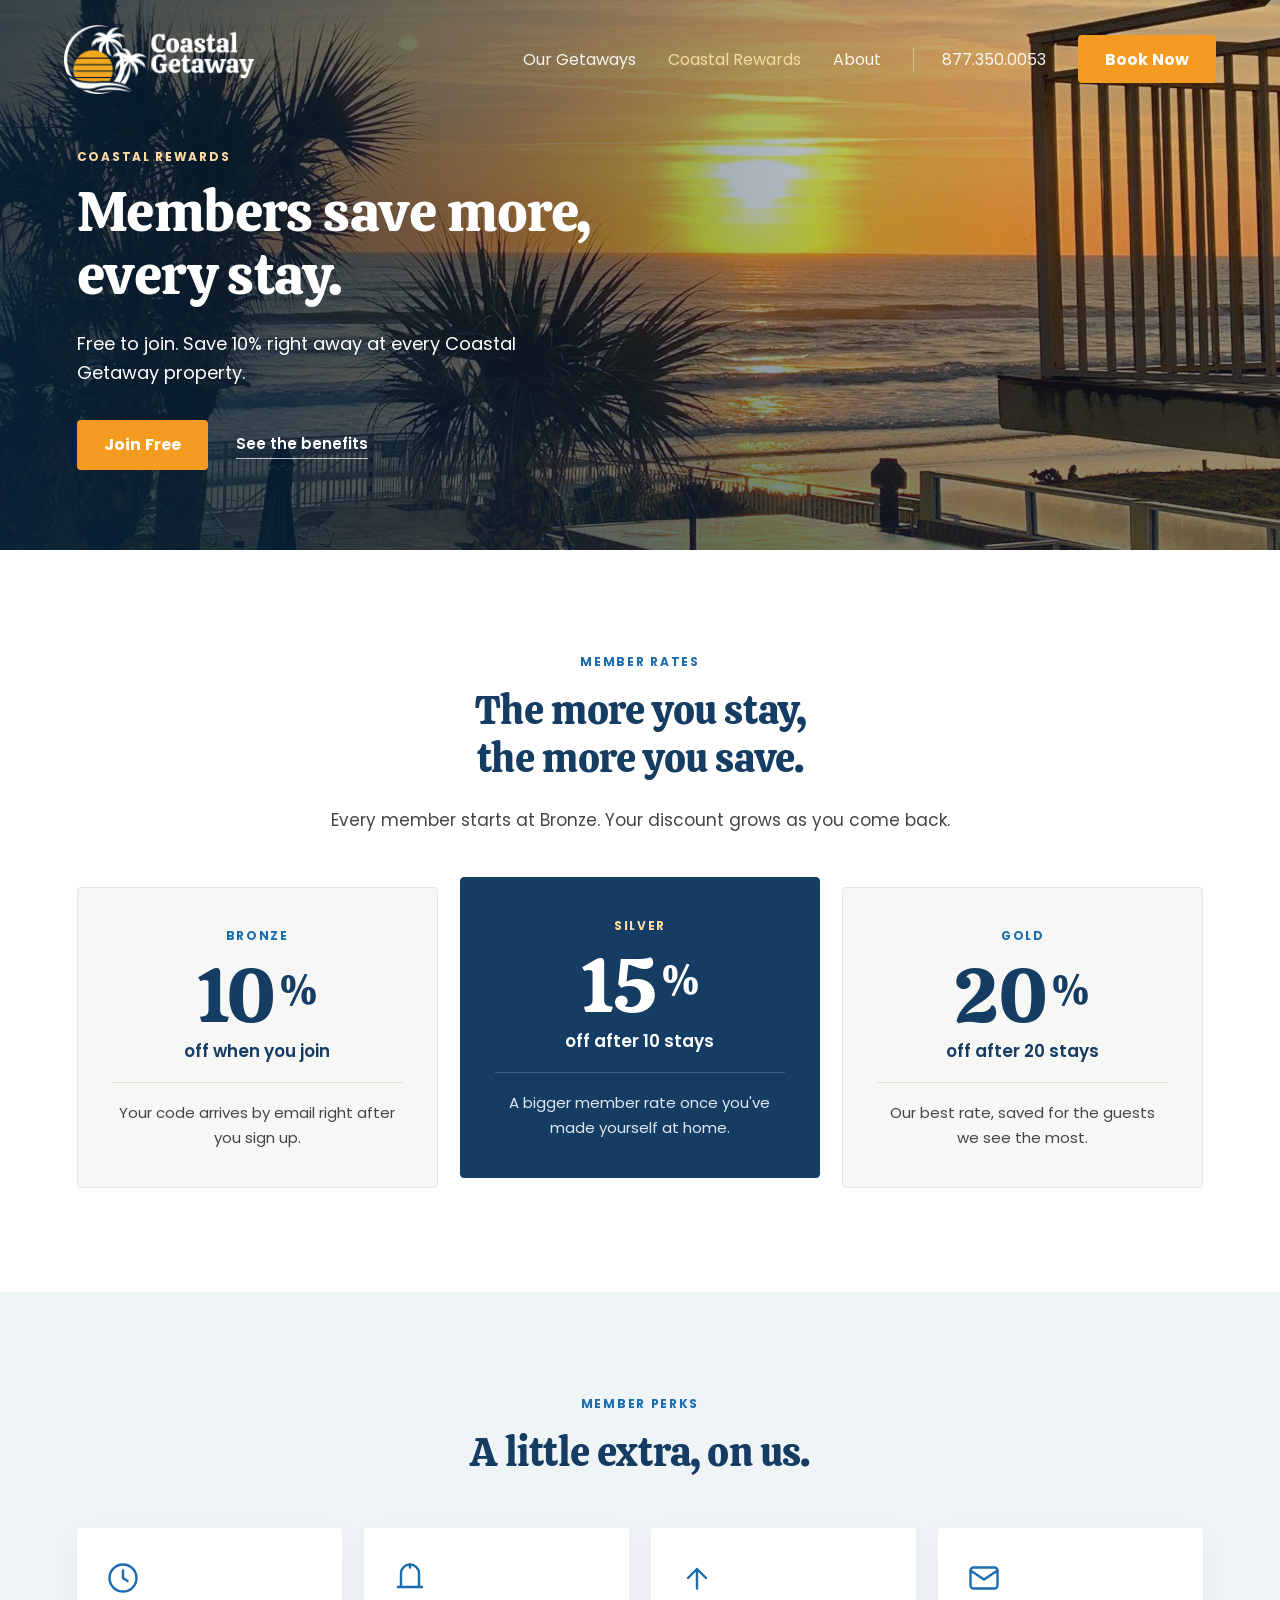
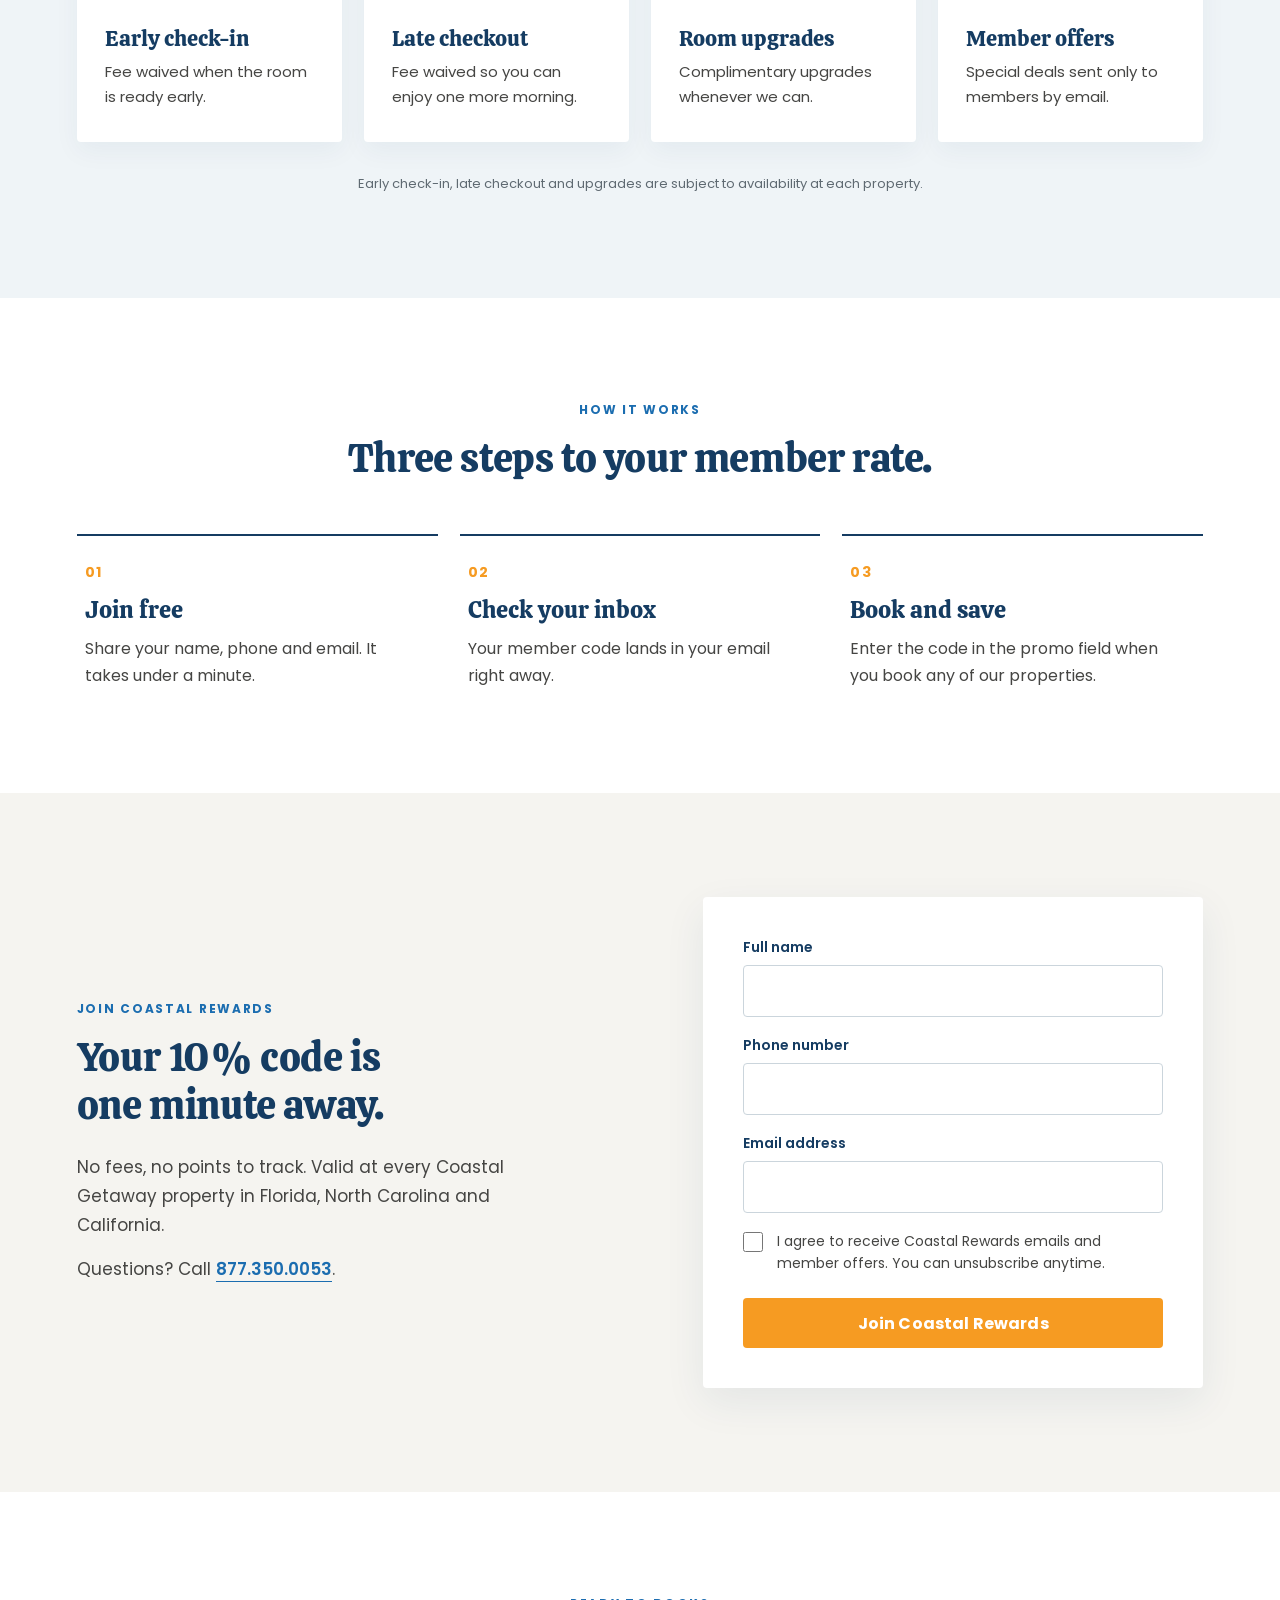
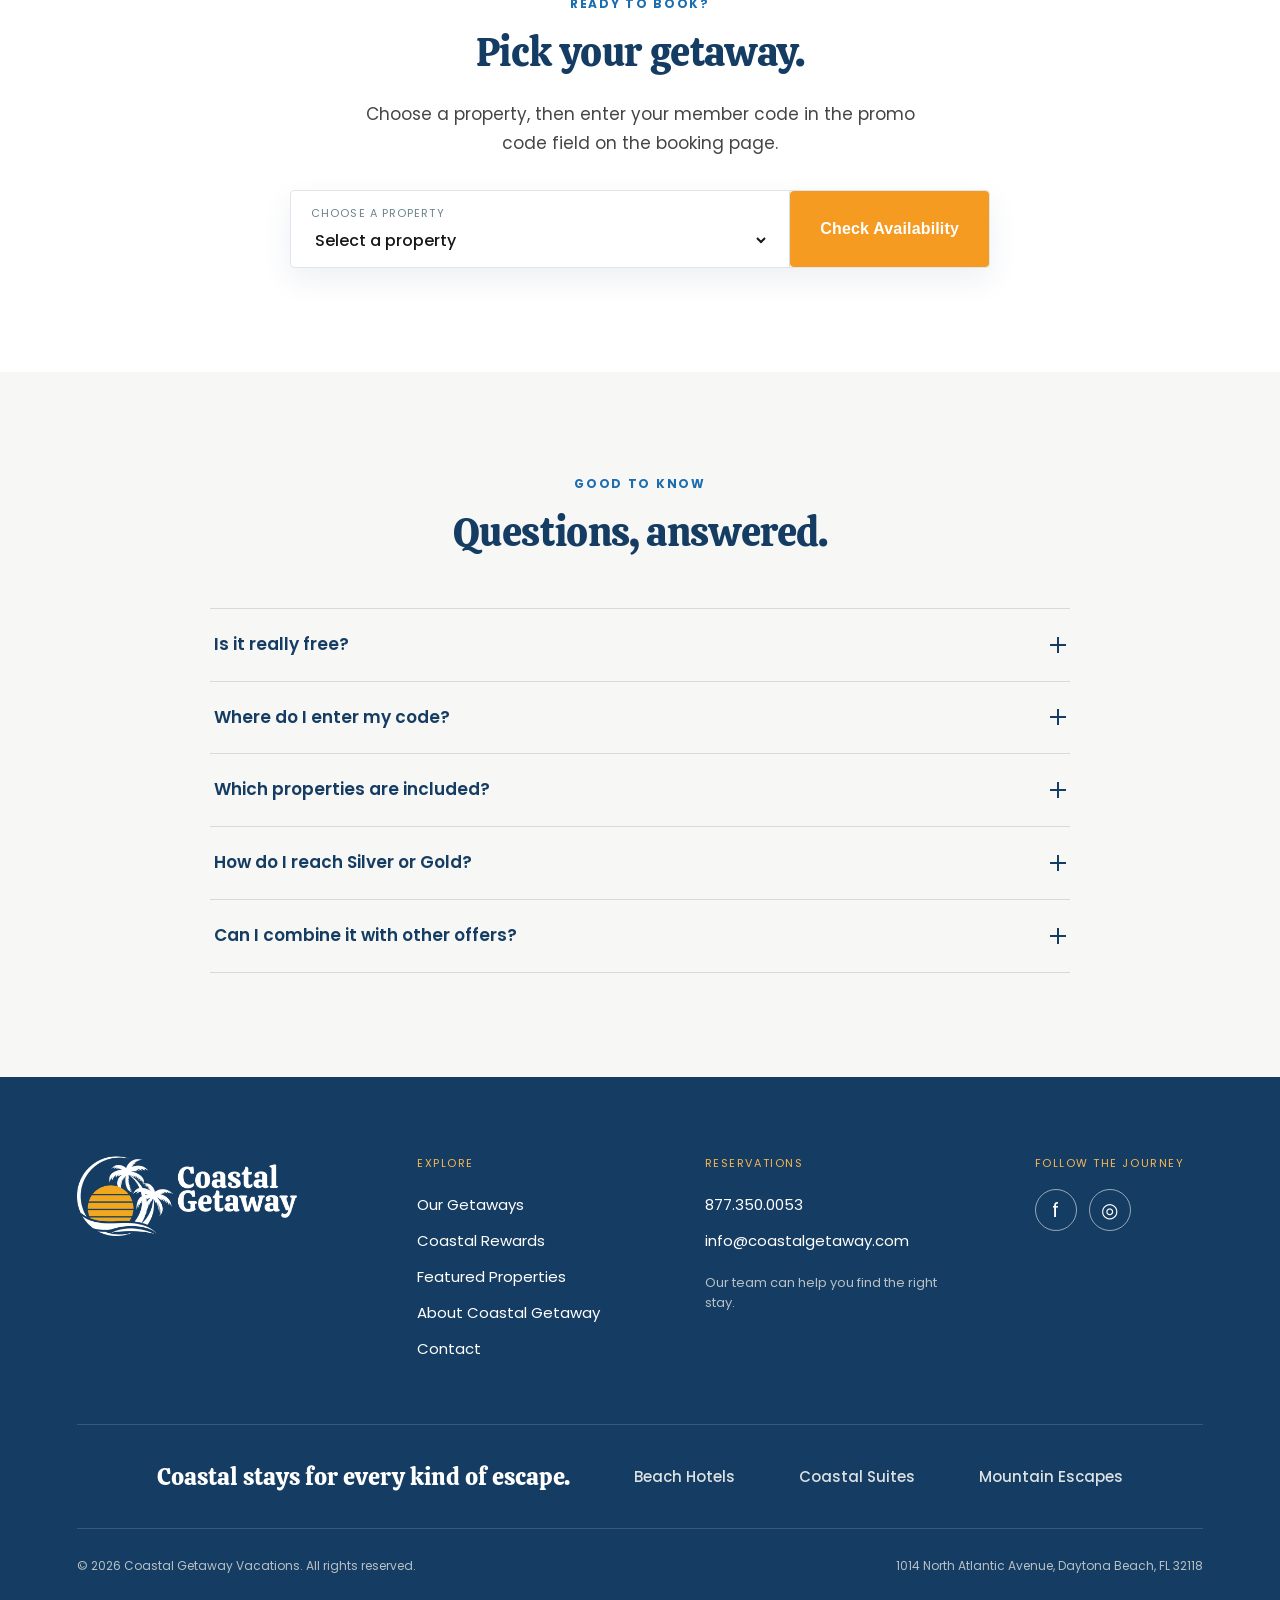
==== coastal-rewards/index.html @ 37f4edb2 "Add Coastal Rewards page, homepage signup and navigation" ====
<!doctype html>
<html lang="en">
<head>
  <meta charset="utf-8" />
  <meta name="viewport" content="width=device-width, initial-scale=1" />
  <title>Coastal Rewards | Coastal Getaway Vacations</title>
  <meta name="description" content="Join Coastal Rewards free and save 10% at every Coastal Getaway property. Move up to 15% and 20% off as you stay more." />
  <meta property="og:type" content="website" />
  <meta property="og:title" content="Coastal Rewards: save 10% on your next getaway" />
  <meta property="og:description" content="Free to join. Member rates, early check-in, late checkout and upgrades when available, at every Coastal Getaway property." />
  <meta property="og:image" content="../assets/category-image-not-found.jpg" />
  <meta name="twitter:card" content="summary_large_image" />
  <link rel="preconnect" href="https://fonts.googleapis.com" />
  <link rel="preconnect" href="https://fonts.gstatic.com" crossorigin />
  <link href="https://fonts.googleapis.com/css2?family=Calistoga&family=Poppins:wght@400;500;600;700&display=swap" rel="stylesheet" />
  <link rel="stylesheet" href="../styles.css" />
</head>
<body class="rewards-page">
  <header class="site-header" data-header>
    <a class="brand" href="../index.html" aria-label="Coastal Getaway home"><img src="../assets/coastal-getaway-logo.png" alt="Coastal Getaway" /></a>
    <button class="menu-toggle" type="button" aria-label="Open menu" aria-expanded="false" data-menu-toggle><span></span><span></span></button>
    <nav class="site-nav" data-nav aria-label="Main navigation">
      <a href="../getaways/">Our Getaways</a>
      <a href="./" aria-current="page">Coastal Rewards</a>
      <a href="../about.html">About</a>
      <a class="nav-phone" href="tel:18773500053">877.350.0053</a>
      <a class="button button-small" href="#book">Book Now</a>
    </nav>
  </header>

  <main id="top">
    <section class="rewards-hero" aria-labelledby="rewards-title">
      <img src="../assets/category-image-not-found.jpg" alt="Sunset over the beach at a Coastal Getaway property" />
      <div class="rewards-hero-shade"></div>
      <div class="rewards-hero-inner">
        <p class="about-kicker">Coastal Rewards</p>
        <h1 id="rewards-title">Members save more, <br />every stay.</h1>
        <p>Free to join. Save 10% right away at every Coastal Getaway property.</p>
        <div class="rewards-hero-actions">
          <a class="button" href="#join">Join Free</a>
          <a class="rewards-hero-link" href="#tiers">See the benefits</a>
        </div>
      </div>
    </section>

    <section class="rewards-tiers section" id="tiers" aria-labelledby="tiers-title">
      <div class="rewards-inner">
        <div class="rewards-heading reveal">
          <p class="about-kicker">Member rates</p>
          <h2 id="tiers-title">The more you stay, <br />the more you save.</h2>
          <p>Every member starts at Bronze. Your discount grows as you come back.</p>
        </div>
        <div class="tier-grid">
          <article class="tier-card reveal">
            <p class="tier-name">Bronze</p>
            <p class="tier-rate">10<span>%</span></p>
            <p class="tier-rule">off when you join</p>
            <p class="tier-note">Your code arrives by email right after you sign up.</p>
          </article>
          <article class="tier-card tier-card-featured reveal reveal-delay">
            <p class="tier-name">Silver</p>
            <p class="tier-rate">15<span>%</span></p>
            <p class="tier-rule">off after 10 stays</p>
            <p class="tier-note">A bigger member rate once you've made yourself at home.</p>
          </article>
          <article class="tier-card reveal reveal-delay-2">
            <p class="tier-name">Gold</p>
            <p class="tier-rate">20<span>%</span></p>
            <p class="tier-rule">off after 20 stays</p>
            <p class="tier-note">Our best rate, saved for the guests we see the most.</p>
          </article>
        </div>
      </div>
    </section>

    <section class="rewards-perks section" aria-labelledby="perks-title">
      <div class="rewards-inner">
        <div class="rewards-heading reveal">
          <p class="about-kicker">Member perks</p>
          <h2 id="perks-title">A little extra, on us.</h2>
        </div>
        <div class="perk-grid">
          <div class="perk reveal">
            <svg viewBox="0 0 24 24" aria-hidden="true"><circle cx="12" cy="12" r="9"/><path d="M12 7v5l3 2"/></svg>
            <h3>Early check-in</h3><p>Fee waived when the room is ready early.</p>
          </div>
          <div class="perk reveal reveal-delay">
            <svg viewBox="0 0 24 24" aria-hidden="true"><path d="M4 18h16M6 18V9a6 6 0 0 1 12 0v9"/><path d="M12 3v2"/></svg>
            <h3>Late checkout</h3><p>Fee waived so you can enjoy one more morning.</p>
          </div>
          <div class="perk reveal reveal-delay-2">
            <svg viewBox="0 0 24 24" aria-hidden="true"><path d="M12 19V6M6 12l6-6 6 6"/></svg>
            <h3>Room upgrades</h3><p>Complimentary upgrades whenever we can.</p>
          </div>
          <div class="perk reveal">
            <svg viewBox="0 0 24 24" aria-hidden="true"><rect x="3" y="5" width="18" height="14" rx="2"/><path d="m3 7 9 6 9-6"/></svg>
            <h3>Member offers</h3><p>Special deals sent only to members by email.</p>
          </div>
        </div>
        <p class="perk-footnote reveal">Early check-in, late checkout and upgrades are subject to availability at each property.</p>
      </div>
    </section>

    <section class="rewards-steps section" aria-labelledby="steps-title">
      <div class="rewards-inner">
        <div class="rewards-heading reveal">
          <p class="about-kicker">How it works</p>
          <h2 id="steps-title">Three steps to your member rate.</h2>
        </div>
        <ol class="step-list">
          <li class="reveal"><span>01</span><h3>Join free</h3><p>Share your name, phone and email. It takes under a minute.</p></li>
          <li class="reveal reveal-delay"><span>02</span><h3>Check your inbox</h3><p>Your member code lands in your email right away.</p></li>
          <li class="reveal reveal-delay-2"><span>03</span><h3>Book and save</h3><p>Enter the code in the promo field when you book any of our properties.</p></li>
        </ol>
      </div>
    </section>

    <section class="rewards-join section" id="join" aria-labelledby="join-title">
      <div class="rewards-join-inner">
        <div class="rewards-join-copy reveal">
          <p class="about-kicker">Join Coastal Rewards</p>
          <h2 id="join-title">Your 10% code is <br />one minute away.</h2>
          <p>No fees, no points to track. Valid at every Coastal Getaway property in Florida, North Carolina and California.</p>
          <p class="rewards-join-help">Questions? Call <a href="tel:18773500053">877.350.0053</a>.</p>
        </div>
        <div class="rewards-form-card reveal">
          <form class="rewards-form" data-rewards-form novalidate>
            <label>Full name<input name="your-name" type="text" autocomplete="name" required /><small class="field-error" aria-live="polite"></small></label>
            <label>Phone number<input name="your-phone" type="tel" autocomplete="tel" inputmode="tel" required /><small class="field-error" aria-live="polite"></small></label>
            <label>Email address<input name="your-email" type="email" autocomplete="email" required /><small class="field-error" aria-live="polite"></small></label>
            <label class="rewards-consent"><input name="your-consent" type="checkbox" required /><span>I agree to receive Coastal Rewards emails and member offers. You can unsubscribe anytime.</span><small class="field-error" aria-live="polite"></small></label>
            <button class="button" type="submit">Join Coastal Rewards</button>
          </form>
          <div class="rewards-success" data-rewards-success hidden tabindex="-1">
            <svg viewBox="0 0 24 24" aria-hidden="true"><circle cx="12" cy="12" r="10"/><path d="m7.5 12.5 3 3 6-6.5"/></svg>
            <h3>You're in.</h3>
            <p>Check your inbox for your member code. If it's not there in a few minutes, look in your spam folder.</p>
            <a class="button" href="#book">Book with your code</a>
          </div>
        </div>
      </div>
    </section>

    <section class="rewards-book section" id="book" aria-labelledby="book-title">
      <div class="rewards-book-inner reveal">
        <p class="about-kicker">Ready to book?</p>
        <h2 id="book-title">Pick your getaway.</h2>
        <p>Choose a property, then enter your member code in the promo code field on the booking page.</p>
        <form class="booking-bar rewards-booking" data-booking-form>
          <label class="booking-field"><span>Choose a property</span><select aria-label="Choose a property" required><option value="" disabled selected>Select a property</option><optgroup label="Florida"><option value="FCy8xD">Island House · N. Redington Beach</option><option value="ivsspZ">Malibu Resort Motel · N. Redington Beach</option><option value="TorgMC">Blind Pass Resort · St. Pete Beach</option><option value="cJt1yj">Sea Shells Beach Club · Daytona Beach</option></optgroup><optgroup label="North Carolina"><option value="Cobncr">The Pineola · Newland</option><option value="hVAbiq">Coastal Suites · Wilmington</option></optgroup><optgroup label="California"><option value="onETkp">Patriots Boutique Motel · San Clemente</option><option value="mWqHnP">Bluebird Day Inn &amp; Suites · S. Lake Tahoe</option></optgroup></select></label>
          <button class="button" type="submit">Check Availability</button>
        </form>
      </div>
    </section>

    <section class="rewards-faq section" aria-labelledby="faq-title">
      <div class="rewards-faq-inner">
        <div class="rewards-heading reveal">
          <p class="about-kicker">Good to know</p>
          <h2 id="faq-title">Questions, answered.</h2>
        </div>
        <div class="faq-list reveal" data-faq>
          <div class="faq-item"><h3><button type="button" aria-expanded="false">Is it really free?<span aria-hidden="true"></span></button></h3><div class="faq-panel" hidden><p>Yes. Joining Coastal Rewards costs nothing and there is no annual fee.</p></div></div>
          <div class="faq-item"><h3><button type="button" aria-expanded="false">Where do I enter my code?<span aria-hidden="true"></span></button></h3><div class="faq-panel" hidden><p>Pick your property above and enter the code in the promo code field on the booking page before you pay.</p></div></div>
          <div class="faq-item"><h3><button type="button" aria-expanded="false">Which properties are included?<span aria-hidden="true"></span></button></h3><div class="faq-panel" hidden><p>Every property in the Coastal Getaway collection. See them all on <a href="../getaways/">Our Getaways</a>.</p></div></div>
          <div class="faq-item"><h3><button type="button" aria-expanded="false">How do I reach Silver or Gold?<span aria-hidden="true"></span></button></h3><div class="faq-panel" hidden><p>We keep track of your stays. When you reach 10 or 20 stays, we'll email you a new code for your higher rate.</p></div></div>
          <div class="faq-item"><h3><button type="button" aria-expanded="false">Can I combine it with other offers?<span aria-hidden="true"></span></button></h3><div class="faq-panel" hidden><p>Member rates usually can't be combined with other promotions. Terms can vary by property and dates.</p></div></div>
        </div>
      </div>
    </section>
  </main>

  <footer class="site-footer"><div class="footer-top"><a class="brand footer-brand" href="../index.html"><img src="../assets/coastal-getaway-logo.png" alt="Coastal Getaway" /></a><div class="footer-column"><p class="footer-label">Explore</p><a href="../getaways/">Our Getaways</a><a href="./">Coastal Rewards</a><a href="../index.html#properties">Featured Properties</a><a href="../about.html">About Coastal Getaway</a><a href="../about.html#contact">Contact</a></div><div class="footer-column"><p class="footer-label">Reservations</p><a href="tel:18773500053">877.350.0053</a><a href="mailto:info@coastalgetaway.com">info@coastalgetaway.com</a><span>Our team can help you find the right stay.</span></div><div class="footer-social"><p class="footer-label">Follow the journey</p><div><a href="https://www.facebook.com/coastalgetawayvacations" aria-label="Facebook">f</a><a href="https://www.instagram.com/coastalgetawayvacations/" aria-label="Instagram">◎</a></div></div></div><div class="footer-family"><span>Coastal stays for every kind of escape.</span><a href="../getaways/?category=beach">Beach Hotels</a><a href="../getaways/?category=suites">Coastal Suites</a><a href="../getaways/?category=mountain">Mountain Escapes</a></div><div class="footer-bottom"><span>© 2026 Coastal Getaway Vacations. All rights reserved.</span><span>1014 North Atlantic Avenue, Daytona Beach, FL 32118</span></div></footer>
  <script src="../script.js"></script>
</body>
</html>
---- styles.css ----
:root{--navy:#063745;--ink:#123e4b;--teal:#0a9aaa;--coral:#f4775d;--sand:#f8f3ea;--white:#fff;--line:rgba(6,55,69,.18);--serif:'Playfair Display',Georgia,serif;--sans:'DM Sans',Arial,sans-serif}*{box-sizing:border-box}html{scroll-behavior:smooth}body{margin:0;color:var(--ink);font-family:var(--sans);background:#fff}a{color:inherit;text-decoration:none}img{display:block;width:100%;object-fit:cover}.site-header{position:absolute;z-index:10;top:0;left:0;width:100%;display:flex;align-items:center;justify-content:space-between;padding:24px clamp(24px,5vw,76px);color:#fff;transition:.35s}.site-header.scrolled{position:fixed;background:rgba(27,109,176,.96);padding-top:14px;padding-bottom:14px;box-shadow:0 8px 30px #1B6DB020}.brand img{width:190px;height:auto;object-fit:contain}.site-nav{display:flex;align-items:center;gap:30px;font-size:13px}.site-nav>a:not(.button){opacity:.92}.nav-phone{padding-left:28px;border-left:1px solid #ffffff66}.button{display:inline-flex;gap:14px;align-items:center;justify-content:center;border:0;background:var(--coral);color:#fff;padding:16px 23px;font-weight:700;font-size:13px;cursor:pointer;transition:.25s}.button:hover{background:#e35b43;transform:translateY(-2px)}.button-small{padding:12px 18px}.menu-toggle{display:none;background:none;border:0}.hero{min-height:760px;height:100vh;position:relative;display:flex;align-items:center;overflow:hidden;color:#fff}.hero-video{position:absolute;inset:0;width:100%;height:100%;object-fit:cover}.hero-overlay{position:absolute;inset:0;background:linear-gradient(90deg,rgba(2,37,48,.72),rgba(2,37,48,.1) 70%),linear-gradient(0deg,rgba(2,37,48,.3),transparent 35%)}.hero-content{position:relative;z-index:1;width:min(1180px,90%);margin:100px auto 0}.eyebrow{font-size:11px;letter-spacing:.16em;text-transform:uppercase;font-weight:700;color:var(--teal);margin:0 0 18px}.hero .eyebrow{color:#fff}.hero h1,h2{font-family:var(--serif);font-weight:600;line-height:1.05;margin:0}.hero h1{font-size:clamp(54px,7vw,102px);letter-spacing:-.04em}.hero h1 em,h2 em{font-weight:500;color:var(--coral);font-style:normal}.hero-copy{font-size:17px;max-width:430px;line-height:1.6}.booking-bar{background:#fff;color:var(--ink);display:flex;align-items:stretch;width:min(940px,100%);margin-top:36px;box-shadow:0 12px 35px #00273333}.booking-field{display:flex;flex-direction:column;justify-content:center;padding:14px 20px;min-width:190px;border-right:1px solid var(--line)}.booking-field span{font-size:10px;text-transform:uppercase;letter-spacing:.1em;color:#6b8388;margin-bottom:6px}.booking-field select,.booking-field input{border:0;color:var(--ink);font:500 14px var(--sans);outline:none;background:transparent}.booking-bar .button{margin:8px}.scroll-cue{position:absolute;bottom:28px;left:5%;display:flex;align-items:center;gap:14px;font-size:11px;letter-spacing:.08em;text-transform:uppercase}.scroll-cue i{width:42px;height:1px;background:#fff}.section{padding:clamp(78px,9vw,145px) max(24px,7vw)}.intro{display:grid;grid-template-columns:1fr 1fr;gap:clamp(40px,9vw,140px);max-width:1280px;margin:auto}.intro h2,.section-heading h2{font-size:clamp(40px,5vw,68px);letter-spacing:-.04em}.intro-copy{max-width:510px;font-size:17px;line-height:1.7}.text-link{display:inline-flex;align-items:center;gap:12px;text-transform:uppercase;letter-spacing:.1em;font-size:11px;font-weight:700;color:var(--teal);border-bottom:1px solid var(--teal);padding-bottom:8px;margin-top:14px}.text-link span{font-size:18px;line-height:10px}.feature-story{display:grid;grid-template-columns:1.2fr .8fr;align-items:center;gap:clamp(35px,8vw,130px);background:var(--sand)}.story-image img{height:650px}.story-copy{max-width:480px}.story-copy h2{font-size:clamp(45px,5vw,76px);margin-bottom:28px}.story-copy>p:not(.eyebrow){font-size:17px;line-height:1.7}.getaways{max-width:1440px;margin:auto}.section-heading{margin-bottom:55px}.category-grid{display:grid;grid-template-columns:1.1fr .9fr .9fr;gap:20px;align-items:start}.category-card{position:relative;height:460px;overflow:hidden}.category-card-tall{height:570px}.category-card-offset{margin-top:95px}.category-card img{height:100%;transition:transform .8s}.category-card:hover img{transform:scale(1.05)}.category-card:after{content:'';position:absolute;inset:0;background:linear-gradient(0deg,#003843b8,transparent 55%)}.category-card span{position:absolute;z-index:1;bottom:32px;left:30px;color:#fff;font:500 29px var(--serif)}.category-card i{font:normal 18px var(--sans);margin-left:20px}.properties{background:#f9faf9}.split-heading{display:flex;justify-content:space-between;align-items:end}.property-grid{display:grid;grid-template-columns:repeat(4,1fr);gap:26px}.property img{height:300px;margin-bottom:18px}.property-place{font-size:10px;letter-spacing:.12em;text-transform:uppercase;color:var(--teal);margin:0 0 6px}.property h3{font:600 24px var(--serif);margin:0}.property .text-link{margin-top:18px}.quote-section{text-align:center;background:var(--sand);padding-left:15%;padding-right:15%}.quote-section blockquote{font:500 clamp(30px,4vw,54px)/1.2 var(--serif);max-width:990px;margin:20px auto}.quote-author{font-size:12px;text-transform:uppercase;letter-spacing:.13em}.quote-author span{color:#f4a928;margin-left:15px}.cta{min-height:490px;position:relative;display:flex;align-items:center;overflow:hidden;color:#fff}.cta-image{position:absolute;inset:0;background:linear-gradient(90deg,#034c5be6,#034c5b35),url('https://images.unsplash.com/photo-1510414842594-a61c69b5ae57?auto=format&fit=crop&w=2200&q=85') center/cover}.cta-content{position:relative;z-index:1;width:min(1180px,90%);margin:auto}.cta .eyebrow{color:#fff}.cta h2{font-size:clamp(48px,6vw,84px);margin-bottom:30px}.site-footer{background:var(--navy);color:#fff;padding:62px max(24px,7vw) 26px}.footer-top{display:grid;grid-template-columns:2fr 1fr 1fr;gap:50px;padding-bottom:55px}.footer-top .brand img{max-width:210px}.footer-top>div{display:flex;flex-direction:column;gap:9px;font-size:14px}.footer-label{color:#70c8cf;text-transform:uppercase;letter-spacing:.14em;font-size:10px;margin:0 0 8px}.footer-bottom{border-top:1px solid #ffffff35;padding-top:22px;display:flex;justify-content:space-between;color:#b4d1d2;font-size:11px}.reveal{opacity:0;transform:translateY(28px);transition:opacity .75s ease,transform .75s ease}.reveal-left{transform:translateX(-35px)}.reveal-right{transform:translateX(35px)}.reveal.visible{opacity:1;transform:none}.reveal-delay{transition-delay:.12s}.reveal-delay-2{transition-delay:.24s}@media(max-width:900px){.site-header{padding:18px 24px}.brand img{width:155px}.menu-toggle{display:flex;flex-direction:column;gap:6px}.menu-toggle span{display:block;width:28px;height:2px;background:#fff}.site-nav{position:absolute;top:100%;right:20px;left:20px;display:none;flex-direction:column;align-items:stretch;background:var(--navy);padding:22px;gap:20px}.site-nav.open{display:flex}.nav-phone{border:0;padding:0}.hero{min-height:720px}.hero-content{margin-top:80px}.booking-bar{flex-wrap:wrap}.booking-field{flex:1 1 45%;min-width:0}.booking-bar .button{flex:1 1 100%}.intro,.feature-story{grid-template-columns:1fr}.story-image img{height:450px}.category-grid{grid-template-columns:1fr 1fr}.category-card-tall{height:460px}.category-card-offset{margin-top:0}.category-card:last-child{grid-column:1/-1;height:360px}.property-grid{grid-template-columns:1fr 1fr}.property img{height:260px}.footer-top{grid-template-columns:1fr 1fr}.footer-top .brand{grid-column:1/-1}}@media(max-width:560px){.hero h1{font-size:51px}.hero-copy{font-size:15px}.booking-field{flex:1 1 100%;border-right:0;border-bottom:1px solid var(--line)}.section{padding-top:80px;padding-bottom:80px}.intro h2,.section-heading h2{font-size:45px}.story-image img{height:330px}.category-grid,.property-grid{grid-template-columns:1fr}.category-card,.category-card-tall,.category-card:last-child{height:390px;grid-column:auto}.split-heading{display:block}.split-heading .text-link{margin-top:25px}.property img{height:300px}.footer-top{grid-template-columns:1fr}.footer-bottom{display:block;line-height:2}.footer-bottom span{display:block}}
:root{--navy:#1F2D33;--ink:#454543;--teal:#1B6DB0;--coral:#F1A71F;--sand:#F1F1F1;--white:#FFFFFF;--line:rgba(69,69,67,.2);--serif:'Times New Roman',serif;--sans:Arial,sans-serif}
.hero-content{animation:heroIn 1.1s cubic-bezier(.2,.7,.2,1) both}.floating-booking{position:fixed;z-index:9;left:50%;bottom:24px;display:flex;align-items:center;width:min(650px,calc(100% - 32px));padding:8px 10px 8px 20px;background:rgba(255,255,255,.96);box-shadow:0 12px 35px rgba(31,45,51,.24);transform:translate(-50%,25px);opacity:0;pointer-events:none;transition:opacity .35s,transform .35s}.floating-booking.visible{opacity:1;transform:translate(-50%,0);pointer-events:auto}.floating-booking div{flex:1;padding:4px 17px;border-right:1px solid var(--line)}.floating-booking small,.floating-booking strong{display:block}.floating-booking small{font-size:9px;letter-spacing:.14em;text-transform:uppercase;color:#7A7A7A;margin-bottom:4px}.floating-booking strong{font-size:12px;font-weight:500}.floating-booking button{width:42px;height:42px;border:0;border-radius:50%;background:var(--teal);color:#fff;font-size:24px;cursor:pointer;transition:transform .25s,background .25s}.floating-booking button:hover{background:var(--coral);transform:rotate(12deg) scale(1.06)}.category-card span{transform:translateY(10px);transition:transform .4s}.category-card:hover span{transform:translateY(0)}.category-card span:after{content:'';display:block;width:0;height:2px;background:var(--coral);margin-top:10px;transition:width .4s}.category-card:hover span:after{width:38px}.category-card i{display:inline-block;transition:transform .3s}.category-card:hover i{transform:translate(4px,-3px)}.button span,.text-link span{transition:transform .3s}.button:hover span,.text-link:hover span{transform:translate(4px,-3px)}.text-link:hover{color:var(--coral);border-color:var(--coral)}@keyframes heroIn{from{opacity:0;transform:translateY(24px)}to{opacity:1;transform:none}}
@media(max-width:560px){.floating-booking{padding-left:10px}.floating-booking div{padding:4px 8px}.floating-booking div:nth-child(3){display:none}.floating-booking strong{font-size:10px}}
.cta-image{background-image:linear-gradient(90deg,#034c5be6,#034c5b35),url('assets/property-image-not-found-5.jpg')}
/* Image-card interactions based on the supplied property references. */
.intro-copy>.button,.story-copy>.button{margin-top:18px}.category-card:after{background:linear-gradient(0deg,rgba(12,38,48,.78),rgba(12,38,48,.05) 65%);transition:background .45s ease}.category-card:hover:after,.category-card:focus-visible:after{background:rgba(12,38,48,.58)}.category-content{position:absolute;z-index:2;left:30px;right:30px;bottom:30px;display:flex;flex-direction:column;align-items:flex-start;transform:translateY(76px);transition:transform .5s cubic-bezier(.2,.7,.2,1)}.category-content strong{color:#fff;font:500 32px/1.1 var(--serif)}.category-content strong:after{content:'';display:block;width:38px;height:2px;background:var(--coral);margin-top:13px}.category-card:hover .category-content,.category-card:focus-visible .category-content{transform:translateY(0)}.card-button{display:inline-flex;align-items:center;justify-content:center;min-height:48px;margin-top:22px;padding:13px 24px;border:1px solid #fff;border-radius:4px;background:transparent;color:#fff;font:700 13px/1 var(--sans);letter-spacing:.02em;text-transform:uppercase;transition:background .25s,border-color .25s,color .25s}.category-card:hover .card-button:hover,.category-card:focus-visible .card-button,.property:hover .card-button:hover,.property:focus-visible .card-button{background:var(--coral);border-color:var(--coral);color:#fff}.property-grid{gap:20px}.property{position:relative;display:block;height:460px;overflow:hidden;background:var(--navy);color:#fff}.property img{width:100%;height:100%;margin:0;object-fit:cover;transition:transform .75s cubic-bezier(.2,.7,.2,1)}.property-shade{position:absolute;inset:0;background:linear-gradient(0deg,rgba(10,28,35,.8),rgba(10,28,35,0) 58%);transition:background .45s}.property-content{position:absolute;z-index:2;left:30px;right:30px;bottom:28px;display:block;transform:translateY(93px);transition:transform .5s cubic-bezier(.2,.7,.2,1)}.property .property-content h3{margin:0;color:#fff;font:500 34px/1.12 var(--sans)}.property-details{display:block;opacity:0;transition:opacity .3s ease .08s}.property .property-place{display:block;margin:16px 0 0;color:#fff;font:600 14px/1.4 var(--sans);letter-spacing:0;text-transform:none}.property:hover img,.property:focus-visible img{transform:scale(1.045)}.property:hover .property-shade,.property:focus-visible .property-shade{background:rgba(10,28,35,.62)}.property:hover .property-content,.property:focus-visible .property-content{transform:translateY(0)}.property:hover .property-details,.property:focus-visible .property-details{opacity:1}.property:focus-visible,.category-card:focus-visible{outline:3px solid var(--coral);outline-offset:3px}@media(max-width:900px){.property{height:430px}}@media(max-width:560px){.split-heading>.button{margin-top:28px}.category-content{transform:none}.category-card .card-button{margin-top:18px}.property{height:410px}.property-content{transform:none}.property-details{opacity:1}.property-shade{background:linear-gradient(0deg,rgba(10,28,35,.82),rgba(10,28,35,.1) 70%)}}@media(hover:none){.category-content,.property-content{transform:none}.property-details{opacity:1}}
.category-card .category-content:after{content:none;display:none}
/* Layout refinement: centered sections, premium slider, newsletter and footer. */
.site-nav{font-size:16px}.getaways>.section-heading,.properties>.section-heading,.reviews .reviews-heading{text-align:center;display:block;max-width:900px;margin-left:auto;margin-right:auto}.getaways>.section-heading,.properties>.section-heading{margin-bottom:60px}.category-card .card-button{opacity:0;visibility:hidden;transform:translateY(18px);transition:opacity .3s,visibility .3s,transform .4s,background .25s,border-color .25s}.category-card:hover .card-button,.category-card:focus-visible .card-button{opacity:1;visibility:visible;transform:translateY(0)}.section-action{display:flex;justify-content:center;margin-top:54px}.reviews .reviews-heading{margin-bottom:48px}.review-shell{position:relative;max-width:1220px;margin:auto;padding:0 82px}.reviews .review-viewport{max-width:100%}.review-arrow{position:absolute;z-index:3;top:50%;width:56px;height:56px;border:1px solid rgba(31,45,51,.35);border-radius:50%;background:#fff;color:var(--ink);transform:translateY(-50%);cursor:pointer;box-shadow:0 8px 24px rgba(31,45,51,.08);transition:background .25s,color .25s,border-color .25s,transform .25s}.review-arrow span{font-size:23px;line-height:1}.review-arrow:hover{background:var(--coral);border-color:var(--coral);color:#fff;transform:translateY(-50%) scale(1.06)}.review-arrow-prev{left:0}.review-arrow-next{right:0}.reviews .review-slide{position:relative;padding:22px 7% 8px}.review-quote{display:block;height:66px;color:var(--coral);font:700 96px/.9 var(--serif)}.reviews .review-slide blockquote{margin-top:0}.newsletter{display:grid;grid-template-columns:1fr 1fr;align-items:center;gap:clamp(50px,8vw,130px);padding:clamp(80px,9vw,130px) max(24px,7vw);background:#fff}.newsletter-copy{max-width:600px}.newsletter h2{font-size:clamp(42px,4.8vw,68px);letter-spacing:-.035em;color:var(--ink);margin:0 0 22px}.newsletter-copy>p:last-child{max-width:540px;font-size:16px;line-height:1.7;color:var(--ink)}.newsletter-form label{display:block;margin-bottom:12px;font-size:12px;font-weight:700;letter-spacing:.1em;text-transform:uppercase;color:var(--ink)}.newsletter-form>div{display:flex;border-bottom:1px solid var(--ink);padding-bottom:10px}.newsletter-form input{flex:1;min-width:0;border:0;background:transparent;padding:12px 14px 12px 0;color:var(--ink);font:16px var(--sans);outline:0}.newsletter-form input::placeholder{color:#777}.newsletter-form .button{flex:none}.newsletter-form small{display:block;margin-top:14px;color:#777;font-size:11px;line-height:1.5}.site-footer{background:#252b2f;padding:78px max(24px,6vw) 28px}.site-footer .footer-top{grid-template-columns:1.25fr 1fr 1.2fr .8fr;gap:clamp(35px,6vw,95px);align-items:start;padding-bottom:64px}.site-footer .footer-brand img{width:220px;max-width:100%}.site-footer .footer-column{display:flex;flex-direction:column;align-items:flex-start;gap:13px;font-size:15px}.site-footer .footer-column span{margin-top:8px;max-width:250px;color:#b7c0c4;font-size:13px;line-height:1.55}.site-footer .footer-label{margin-bottom:8px;color:var(--coral);font-size:11px}.footer-social>div{display:flex;gap:12px}.footer-social a{display:grid;place-items:center;width:42px;height:42px;border:1px solid rgba(255,255,255,.55);border-radius:50%;font-size:20px;transition:background .25s,border-color .25s}.footer-social a:hover{background:var(--coral);border-color:var(--coral)}.footer-family{display:flex;align-items:center;justify-content:center;gap:clamp(26px,5vw,80px);padding:36px 0;border-top:1px solid rgba(255,255,255,.15);border-bottom:1px solid rgba(255,255,255,.15)}.footer-family>span{font:500 24px var(--serif);color:#fff}.footer-family strong{font:500 16px var(--sans);color:#dce1e2}.site-footer .footer-bottom{border:0;padding-top:28px;align-items:center;color:#b7c0c4;font-size:12px}.footer-bottom nav{display:flex;flex-wrap:wrap;gap:28px}.footer-bottom a{color:#fff}.footer-bottom a:hover{color:var(--coral)}@media(max-width:900px){.newsletter{grid-template-columns:1fr}.site-footer .footer-top{grid-template-columns:1fr 1fr}.site-footer .footer-brand{grid-column:1/-1}.footer-family{flex-wrap:wrap;justify-content:flex-start}.site-footer .footer-bottom{align-items:flex-start;gap:20px;flex-direction:column}.review-shell{padding:0 68px}}@media(max-width:560px){.site-nav{font-size:16px}.getaways>.section-heading,.properties>.section-heading{margin-bottom:40px}.category-card .card-button{opacity:1;visibility:visible;transform:none}.section-action{margin-top:36px}.review-shell{padding:0 0 78px}.review-arrow{top:auto;bottom:0;width:48px;height:48px;transform:none}.review-arrow:hover{transform:scale(1.04)}.review-arrow-prev{left:calc(50% - 56px)}.review-arrow-next{right:calc(50% - 56px)}.reviews .review-slide{padding-left:0;padding-right:0}.newsletter-form>div{display:block;border:0}.newsletter-form input{width:100%;border-bottom:1px solid var(--ink);margin-bottom:14px}.newsletter-form .button{width:100%}.site-footer .footer-top{grid-template-columns:1fr}.site-footer .footer-brand{grid-column:auto}.footer-family{display:grid;gap:18px}.footer-family>span{font-size:22px}.footer-bottom nav{gap:14px 22px}}
.category-card .card-button{font-size:13px}
/* Final design-system pass: larger type, filled controls, single-color headings, and editorial review slider. */
body{font-size:16px}.hero h1{font-size:clamp(58px,7vw,104px)}.hero h1 em,h2 em{color:inherit}.intro-copy,.story-copy>p:not(.eyebrow){font-size:16px}.intro-copy p{margin:0 0 18px}.button{padding:16px 28px;border-radius:4px;font-size:14px;line-height:1.2;letter-spacing:.01em}.button:hover{background:var(--coral);filter:brightness(.84);transform:translateY(-2px)}.booking-bar{width:min(700px,100%);border-radius:4px}.booking-field{flex:1;min-width:0}.booking-bar .button{margin:0;padding-left:30px;padding-right:30px}.floating-booking{width:min(560px,calc(100% - 32px));border-radius:4px;padding:10px 10px 10px 20px}.floating-booking div{border-right:0}.floating-booking button{width:auto;height:auto;border-radius:4px;padding:14px 20px;background:var(--coral);font:600 13px var(--sans);font-size:0}.floating-booking button:after{content:'Check Availability';font-size:13px}.floating-booking button:hover{background:var(--coral);filter:brightness(.84);transform:none}.category-card span{font-size:32px}.property h3{font-size:25px}.text-link{font-size:12px;letter-spacing:.08em}.reviews{background:var(--sand);overflow:hidden}.reviews-heading{display:flex;align-items:end;justify-content:space-between;max-width:1100px;margin:0 auto 42px}.reviews h2{font-size:clamp(44px,5vw,70px);color:var(--ink)}.review-controls{display:flex;gap:8px}.review-controls button{width:44px;height:44px;border:1px solid var(--ink);border-radius:50%;background:transparent;color:var(--ink);font-size:20px;cursor:pointer;transition:background .25s,color .25s}.review-controls button:hover{background:var(--ink);color:#fff}.review-viewport{max-width:1100px;margin:auto;overflow:hidden}.review-track{display:flex;transition:transform .6s cubic-bezier(.2,.7,.2,1)}.review-slide{min-width:100%;padding:0 8%;text-align:center}.review-slide blockquote{font:500 clamp(28px,3.5vw,48px)/1.18 var(--serif);color:var(--ink);margin:0 auto 30px}.review-person{display:inline-flex;align-items:center;gap:12px;text-align:left}.review-person img{width:48px;height:48px;border-radius:50%;object-fit:cover}.review-person strong,.review-person span{display:block}.review-person strong{font-size:14px}.review-person span{color:var(--coral);font-size:14px;letter-spacing:2px;margin-top:3px}.cta h2{font-size:clamp(52px,6vw,86px);color:#fff}.cta h2 em{color:inherit}@media(max-width:560px){.hero h1{font-size:52px}.booking-bar{display:block}.booking-field{border-right:0;border-bottom:1px solid var(--line)}.booking-bar .button{width:100%;margin-top:8px}.floating-booking{padding:8px}.floating-booking div{padding:4px 10px}.floating-booking button{padding:12px 13px}.reviews-heading{align-items:start;display:block}.review-controls{margin-top:25px}.review-slide{padding:0 2%}}
/* Coastal homepage refinement */
:root{--coral:#f1a71f;--ink:#454543;--sand:#f5f4f0}
html{scroll-padding-top:96px}.site-nav{gap:32px}.site-nav a:not(.button):hover,.footer-column a:hover,.footer-family a:hover{color:#f1a71f}.button{min-height:50px;font-size:16px;padding:15px 27px}.button-small{min-height:48px;padding:12px 27px}.button:focus-visible,a:focus-visible,button:focus-visible,select:focus-visible{outline:3px solid #f1a71f;outline-offset:3px}.button:disabled{opacity:.7;cursor:wait}
.hero-image{position:absolute;inset:0;background:url('assets/category-image-not-found-1.jpeg') center 52%/cover no-repeat}.hero{min-height:700px}.hero-content{width:min(1180px,calc(100% - 64px));margin-top:85px}.hero h1{font-size:clamp(58px,6.5vw,88px);max-width:850px}.hero-copy{font-size:18px;max-width:520px;margin:24px 0 0}.hero-overlay{background:linear-gradient(90deg,rgba(6,42,50,.76),rgba(6,42,50,.14) 78%),linear-gradient(0deg,rgba(6,42,50,.36),transparent 50%)}.booking-bar{margin-top:36px}.booking-field select{font-size:16px;width:100%;cursor:pointer}.booking-field span{font-size:11px}.booking-bar .button{min-width:190px}.section{padding:104px max(32px,6vw)}
.feature-story{grid-template-columns:1.05fr .95fr;gap:clamp(50px,8vw,120px)}.story-image img{height:560px}.story-copy h2{font-size:clamp(44px,4.8vw,66px)}.story-copy>p:not(.eyebrow){font-size:18px;max-width:510px;line-height:1.65}.story-copy .button{margin-top:20px}
.getaways,.properties{max-width:none}.getaways>.section-heading,.properties>.section-heading{margin-bottom:52px}.category-grid,.property-grid{max-width:1240px;margin:auto;gap:22px}.category-grid{grid-template-columns:repeat(3,1fr);align-items:stretch}.category-card,.category-card-tall{height:490px}.category-card-offset{margin-top:0}.category-card img{object-fit:cover}.category-card:after{background:linear-gradient(0deg,rgba(9,31,37,.74),rgba(9,31,37,.04) 62%)}.category-content{bottom:28px}.category-content strong{font-size:32px}.category-card:hover:after,.category-card:focus-visible:after{background:linear-gradient(0deg,rgba(9,31,37,.84),rgba(9,31,37,.22) 85%)}
.properties{background:#f7f7f5}.property-grid{grid-template-columns:repeat(4,minmax(0,1fr))}.property{height:430px}.property-content{left:23px;right:23px}.property .property-content h3{font-size:clamp(23px,2.2vw,29px)}.property-shade{background:linear-gradient(0deg,rgba(9,31,37,.76),transparent 65%)}.property:hover .property-shade,.property:focus-visible .property-shade{background:linear-gradient(0deg,rgba(9,31,37,.88),rgba(9,31,37,.35) 90%)}.card-button{font-size:13px}.property .card-button{margin-top:18px}.property .card-button:hover,.category-card .card-button:hover{background:#c9870e!important;border-color:#c9870e!important}.section-action{margin-top:48px}
.reviews{padding-top:100px;padding-bottom:105px}.review-shell{max-width:1150px}.reviews .review-slide blockquote{font-size:clamp(28px,3vw,40px);line-height:1.25;max-width:810px}.review-person span{font-size:12px;letter-spacing:0;color:#686868}.review-source{display:block;width:max-content;margin:18px auto 0;border-bottom:1px solid currentColor;font-size:12px;color:#5e6768}.review-source:hover{color:#a66d05}.newsletter{max-width:1360px;margin:auto;padding:100px max(32px,6vw)}.newsletter h2{font-size:clamp(40px,4vw,58px)}.newsletter-form p{font-size:18px;line-height:1.6;max-width:380px}.newsletter-form small{max-width:390px}.footer-family a{font-size:15px;color:#dce1e2}.site-footer .footer-bottom{gap:24px}
@media(max-width:900px){.section{padding:80px 32px}.feature-story{grid-template-columns:1fr}.story-image img{height:450px}.category-grid{grid-template-columns:repeat(2,1fr)}.category-card,.category-card-tall,.category-card:last-child{height:430px;grid-column:auto}.category-card:last-child{grid-column:1/-1;height:380px}.property-grid{grid-template-columns:repeat(2,minmax(0,1fr))}.newsletter{padding:80px 32px}}
@media(max-width:560px){.hero{height:auto;min-height:700px}.hero-content{width:calc(100% - 40px);margin:120px auto 86px}.hero h1{font-size:clamp(43px,11vw,56px)}.hero h1 br{display:none}.hero-copy{font-size:16px}.booking-bar .button{min-width:0;margin:0}.booking-field{padding:16px}.scroll-cue{bottom:22px}.section{padding:64px 20px}.story-image img{height:345px}.story-copy h2{font-size:42px}.story-copy>p:not(.eyebrow){font-size:16px}.category-grid,.property-grid{grid-template-columns:1fr}.category-card,.category-card-tall,.category-card:last-child{height:400px;grid-column:auto}.property{height:410px}.newsletter{padding:70px 20px}.newsletter h2{font-size:40px}.review-shell{padding-bottom:75px}.reviews .review-slide blockquote{font-size:27px}.site-footer{padding:65px 20px 28px}}
@media(hover:none){.category-card .card-button{opacity:1;visibility:visible;transform:none}.category-content{transform:none}.property-content{transform:none}.property-details{opacity:1}}
@media(prefers-reduced-motion:reduce){html{scroll-behavior:auto}.reveal,.reveal-left,.reveal-right{opacity:1;transform:none;transition:none}.hero-content{animation:none}.review-track,.property img,.category-card img,.property-content,.category-content{transition:none}}
.property-grid{grid-template-columns:repeat(3,minmax(0,1fr))}.property{height:480px}.review-avatar{display:grid;place-items:center;width:48px;height:48px;border-radius:50%;background:#dedad1;color:#33454a;font-size:14px;font-weight:700}.footer-family a{font-weight:500}
@media(max-width:900px){.property-grid{grid-template-columns:repeat(2,minmax(0,1fr))}}
@media(max-width:560px){.property-grid{grid-template-columns:1fr}.property{height:410px}}
/* Category carousel: three visible on desktop, swipeable on compact screens,
   and ready to scroll when more real categories are added. */
.category-carousel{max-width:1240px;margin:auto}.category-grid{display:grid;grid-auto-flow:column;grid-auto-columns:calc((100% - 44px)/3);grid-template-columns:none;overflow-x:auto;overscroll-behavior-inline:contain;scroll-snap-type:x mandatory;scrollbar-width:none}.category-grid::-webkit-scrollbar{display:none}.category-card{scroll-snap-align:start}.category-controls{display:flex;justify-content:center;gap:12px;margin-top:28px}.category-controls[hidden]{display:none}.category-controls button{width:48px;height:48px;border:1px solid rgba(31,45,51,.4);border-radius:50%;background:#fff;color:var(--ink);font-size:22px;cursor:pointer}.category-controls button:hover:not(:disabled){background:var(--coral);border-color:var(--coral);color:#fff}.category-controls button:disabled{opacity:.35;cursor:default}
@media(max-width:900px){.category-grid{grid-auto-columns:calc((100% - 22px)/2)}.category-card:last-child{height:430px;grid-column:auto}}
@media(max-width:560px){.category-grid{grid-auto-columns:86%;gap:14px}.category-card,.category-card-tall,.category-card:last-child{height:390px}.category-controls{justify-content:flex-end}}
/* Coastal Getaway brand colors: blue from the existing website, warm logo orange. */
:root{--brand-blue:#1B6DB0;--brand-blue-dark:#165990;--accent:#F69B22;--accent-dark:#D98212;--navy:#153C62;--ink:#34434F;--teal:var(--brand-blue);--coral:var(--accent);--line:rgba(27,109,176,.2)}
.site-header,.site-header.scrolled{background:var(--brand-blue);box-shadow:0 6px 24px rgba(13,57,94,.12)}
.site-nav{background:transparent}.site-nav>a:not(.button):hover{color:#FFD990}
.button,.newsletter-form .button{background:var(--accent)}.button:hover,.newsletter-form .button:hover{background:var(--accent-dark);filter:none}
.button:focus-visible,a:focus-visible,button:focus-visible,select:focus-visible{outline-color:var(--accent)}
.hero-overlay{background:linear-gradient(90deg,rgba(13,54,86,.74),rgba(13,54,86,.1) 78%),linear-gradient(0deg,rgba(13,54,86,.28),transparent 50%)}
.category-card:after{background:linear-gradient(0deg,rgba(12,49,77,.76),rgba(12,49,77,.03) 62%)}
.category-card:hover:after,.category-card:focus-visible:after{background:linear-gradient(0deg,rgba(12,49,77,.87),rgba(12,49,77,.24) 85%)}
.property{background:var(--navy)}.property-shade{background:linear-gradient(0deg,rgba(11,43,69,.82),transparent 65%)}
.property:hover .property-shade,.property:focus-visible .property-shade{background:linear-gradient(0deg,rgba(11,43,69,.9),rgba(11,43,69,.38) 90%)}
.property .card-button:hover,.category-card .card-button:hover{background:var(--accent-dark)!important;border-color:var(--accent-dark)!important}
.review-arrow:hover,.category-controls button:hover:not(:disabled),.footer-social a:hover{background:var(--brand-blue);border-color:var(--brand-blue)}
.site-footer{background:var(--navy)}.site-footer .footer-label{color:#F9B654}.footer-bottom a:hover,.footer-column a:hover,.footer-family a:hover{color:#F9B654}
@media(max-width:900px){.site-nav{background:var(--brand-blue)}}
/* About page */
.about-page{background:#fff}.about-page .site-nav [aria-current=page]{color:#ffe0a7}
.about-hero{position:relative;min-height:690px;height:min(75vh,800px);display:flex;align-items:flex-end;color:#fff;overflow:hidden}
.about-hero-image{position:absolute;inset:0;background:url('https://coastalgetaway.com/wp-content/uploads/2020/10/ROOM404_LivingRoom-scaled.jpg') center 55%/cover no-repeat}
.about-hero-shade{position:absolute;inset:0;background:linear-gradient(90deg,rgba(12,46,73,.78),rgba(12,46,73,.28) 72%),linear-gradient(0deg,rgba(10,40,64,.42),transparent 65%)}
.about-hero-content{position:relative;z-index:1;width:min(1240px,calc(100% - 12vw));margin:0 auto 105px}.about-kicker{margin:0 0 18px;color:var(--brand-blue);font:700 12px/1.4 var(--sans);letter-spacing:.15em;text-transform:uppercase}.about-hero .about-kicker{color:#ffdba4}.about-hero h1{max-width:850px;margin:0;font:600 clamp(56px,6.5vw,90px)/1.04 var(--serif);letter-spacing:-.04em}.about-hero-content>p:last-child{max-width:570px;margin:25px 0 0;font-size:19px;line-height:1.5}
.about-intro{max-width:1360px;margin:auto;display:grid;grid-template-columns:1fr 1fr;gap:clamp(55px,9vw,145px);align-items:start}.about-intro h2,.about-approach h2,.about-help h2,.about-chg h2,.about-owner h2{margin:0;font:600 clamp(44px,5vw,68px)/1.08 var(--serif);letter-spacing:-.035em;color:var(--ink)}.about-intro-copy p,.about-help-copy>p:not(.about-kicker),.about-owner-inner>div:last-child p{max-width:560px;font-size:18px;line-height:1.65;margin:0 0 22px}.about-intro-copy .button{margin-top:14px}
.about-photo-band{display:grid;grid-template-columns:1.15fr .85fr;gap:20px;max-width:1240px;margin:0 auto}.about-photo-band img{height:490px;object-fit:cover}.about-photo-band img:first-child{object-position:center 45%}
.about-approach{max-width:1360px;margin:auto;display:grid;grid-template-columns:1fr 1fr;gap:clamp(55px,9vw,140px);align-items:start}.about-approach-heading>p{max-width:430px;font-size:18px;line-height:1.6;margin:24px 0 0}.about-collection{border-top:1px solid #cbd7df}.about-collection a{display:grid;grid-template-columns:34px 1fr 24px;gap:15px;align-items:center;min-height:115px;border-bottom:1px solid #cbd7df;transition:color .25s,padding .25s}.about-collection a:hover{color:var(--brand-blue);padding-left:8px}.about-collection span{font-size:14px;color:var(--brand-blue)}.about-collection strong{font:500 clamp(25px,2.8vw,34px)/1.2 var(--serif)}.about-collection a>span:last-child{font-size:25px}
.about-help{display:grid;grid-template-columns:1fr 1fr;align-items:center;gap:clamp(55px,9vw,145px);background:#f5f4f0}.about-help-image img{height:580px}.about-help-copy{max-width:560px}.about-help-copy>p:not(.about-kicker){margin:28px 0 30px}
.about-chg{background:var(--brand-blue);text-align:center}.about-chg-inner{max-width:900px;margin:auto}.about-chg .about-kicker{color:#ffe0a7}.about-chg h2{color:#fff}.about-chg p:not(.about-kicker){max-width:740px;margin:28px auto 34px;color:#fff;font-size:18px;line-height:1.65}
.about-owner{background:#fff}.about-owner-inner{max-width:1240px;margin:auto;display:grid;grid-template-columns:1fr 1fr;gap:clamp(55px,9vw,140px);align-items:center}.about-owner-inner>div:last-child .button{margin-top:9px}
@media(max-width:900px){.about-hero{min-height:620px;height:auto}.about-hero-content{width:calc(100% - 64px);margin:180px auto 80px}.about-intro,.about-approach,.about-help,.about-owner-inner{grid-template-columns:1fr;gap:40px}.about-photo-band{margin:0 32px}.about-photo-band img{height:360px}.about-help-image img{height:440px}}
@media(max-width:560px){.about-hero{min-height:590px}.about-hero-image{background-position:57% center}.about-hero-content{width:calc(100% - 40px);margin:150px auto 65px}.about-hero h1{font-size:clamp(46px,11vw,58px)}.about-hero h1 br,.about-intro h2 br,.about-approach h2 br,.about-help h2 br{display:none}.about-hero-content>p:last-child{font-size:17px}.about-intro h2,.about-approach h2,.about-help h2,.about-chg h2,.about-owner h2{font-size:42px}.about-intro-copy p,.about-help-copy>p:not(.about-kicker),.about-owner-inner>div:last-child p,.about-approach-heading>p{font-size:16px}.about-photo-band{grid-template-columns:1fr;gap:12px;margin:0 20px}.about-photo-band img{height:310px}.about-photo-band img:last-child{height:270px}.about-collection a{min-height:90px}.about-help-image img{height:330px}.about-chg p:not(.about-kicker){font-size:16px}}
/* Let the first property photograph carry the header on both pages. */
.site-header{position:fixed;background:transparent;box-shadow:none;transition:background .3s ease,box-shadow .3s ease,padding .3s ease}
.site-header.scrolled{position:fixed;background:rgba(27,109,176,.96);box-shadow:0 6px 24px rgba(13,57,94,.12)}
@media(max-width:900px){.site-header .site-nav{background:var(--brand-blue)}}
/* About collection: property imagery leads, without a second section heading. */
.about-property-showcase{padding-top:24px;padding-bottom:clamp(90px,10vw,150px);text-align:center}
.about-property-grid{display:grid;grid-template-columns:repeat(3,minmax(0,1fr));gap:24px;max-width:1240px;margin:0 auto}
.about-property-grid .property{display:block;height:430px;text-align:left}
.about-property-more{margin-top:48px}
@media(max-width:900px){.about-property-grid{grid-template-columns:repeat(2,minmax(0,1fr));gap:18px}.about-property-grid .property{height:390px}}
@media(max-width:560px){.about-property-showcase{padding-top:0}.about-property-grid{grid-template-columns:1fr;gap:16px}.about-property-grid .property{height:390px}.about-property-more{margin-top:36px}}
/* Coastal's original typography and near-black text, with a calmer heading scale. */
:root{--ink:#171717;--serif:'Calistoga',Georgia,serif;--sans:'Poppins',Arial,sans-serif}
body{color:var(--ink);font-family:var(--sans)}
h1,h2,.hero h1,.about-hero h1,.intro h2,.section-heading h2,.story-copy h2,.reviews h2,.newsletter h2,.about-intro h2,.about-approach h2,.about-help h2,.about-chg h2,.about-owner h2{font-family:var(--serif);font-weight:400;letter-spacing:-.02em;line-height:1.17}
.hero h1{font-size:clamp(48px,5.5vw,76px)}
.about-hero h1{font-size:clamp(48px,5.5vw,72px)}
.intro h2,.section-heading h2,.story-copy h2,.reviews h2,.newsletter h2,.about-intro h2,.about-approach h2,.about-help h2,.about-chg h2,.about-owner h2{font-size:clamp(36px,3.7vw,52px)}
.about-collection strong,.footer-family>span,.review-slide blockquote,.reviews .review-slide blockquote{font-family:var(--serif);font-weight:400}
.category-content strong{font-size:29px;font-weight:400}
.intro-copy,.story-copy>p:not(.eyebrow),.about-intro-copy p,.about-help-copy>p:not(.about-kicker),.about-owner-inner>div:last-child p,.about-approach-heading>p,.about-chg p:not(.about-kicker){font-size:17px;line-height:1.7}
.newsletter-copy>p:last-child,.newsletter-form p,.hero-copy,.about-hero-content>p:last-child{font-family:var(--sans)}
@media(max-width:560px){.hero h1,.about-hero h1{font-size:clamp(42px,10vw,52px)}.intro h2,.section-heading h2,.story-copy h2,.reviews h2,.newsletter h2,.about-intro h2,.about-approach h2,.about-help h2,.about-chg h2,.about-owner h2{font-size:clamp(33px,8.5vw,40px)}.intro-copy,.story-copy>p:not(.eyebrow),.about-intro-copy p,.about-help-copy>p:not(.about-kicker),.about-owner-inner>div:last-child p,.about-approach-heading>p,.about-chg p:not(.about-kicker){font-size:16px}}
/* Concise section headings stay on one line when there is room. */
.getaways>.section-heading,.properties>.section-heading,.reviews .reviews-heading{max-width:1100px}
.getaways h2,.properties h2,.reviews h2{font-size:48px}
@media(max-width:560px){.getaways h2,.properties h2,.reviews h2{font-size:clamp(33px,8.5vw,40px)}}
/* Contact belongs on About; the preview prepares an email rather than claiming delivery. */
.about-contact{background:#f5f4f0;scroll-margin-top:90px}
.about-contact-inner{display:grid;grid-template-columns:.8fr 1.2fr;gap:clamp(50px,8vw,120px);max-width:1240px;margin:auto}
.about-contact h2{margin:0 0 26px;font:400 clamp(36px,3.7vw,52px)/1.17 var(--serif);letter-spacing:-.02em}
.about-contact-copy>p:last-child{max-width:440px;font-size:17px;line-height:1.7}
.about-contact-copy a{text-decoration:underline;text-underline-offset:4px}
.about-contact-form{display:grid;gap:22px}
.contact-field-row{display:grid;grid-template-columns:1fr 1fr;gap:20px}
.about-contact-form label{display:block;font-size:14px;font-weight:600}
.about-contact-form label>span{color:var(--brand-blue)}
.about-contact-form input,.about-contact-form select,.about-contact-form textarea{width:100%;min-height:52px;border:1px solid #b9c0c4;border-radius:3px;background:#fff;padding:13px 15px;color:var(--ink);font:400 16px/1.5 var(--sans)}
.about-contact-form input,.about-contact-form select,.about-contact-form textarea{display:block;margin-top:9px}
.about-contact-form textarea{min-height:150px;resize:vertical}
.about-contact-form input:focus,.about-contact-form select:focus,.about-contact-form textarea:focus{outline:2px solid var(--brand-blue);outline-offset:1px;border-color:var(--brand-blue)}
.about-contact-form .button{justify-self:start;min-width:185px}
.contact-form-note{margin:-8px 0 0;color:#424242;font-size:13px;line-height:1.5}
@media(max-width:900px){.about-contact-inner{grid-template-columns:1fr;gap:32px}}
@media(max-width:560px){.about-contact h2{font-size:clamp(33px,8.5vw,40px)}.contact-field-row{grid-template-columns:1fr;gap:22px}.about-contact-copy>p:last-child{font-size:16px}}
/* Pineola single-property template */
.pineola-hero{position:relative;display:flex;align-items:flex-end;min-height:720px;height:min(90vh,880px);overflow:hidden;color:#fff}
.pineola-hero-image,.pineola-hero-shade{position:absolute;inset:0;width:100%;height:100%;object-fit:cover}
.pineola-hero-image{object-position:center 53%}
.pineola-hero-shade{background:linear-gradient(90deg,rgba(10,36,59,.77),rgba(10,36,59,.08) 80%),linear-gradient(0deg,rgba(10,36,59,.42),transparent 60%)}
.pineola-hero-content{position:relative;z-index:1;width:min(1240px,calc(100% - 12vw));margin:0 auto 112px}
.pineola-location{margin:0 0 20px;text-transform:uppercase;letter-spacing:.16em;font-size:13px;font-weight:600}
.pineola-hero h1{margin:0;font:400 clamp(62px,7vw,96px)/1.08 var(--serif);letter-spacing:-.025em}
.pineola-hero-content>p:not(.pineola-location){max-width:620px;margin:20px 0 30px;font-size:20px;line-height:1.55}
.pineola-intro{display:grid;grid-template-columns:1fr 1fr;gap:clamp(55px,8vw,135px);max-width:1360px;margin:auto}
.pineola-intro h2,.pineola-section-intro h2,.pineola-experience h2,.pineola-area h2,.pineola-details h2,.pineola-final-cta h2{margin:0;font:400 clamp(36px,3.7vw,52px)/1.17 var(--serif);letter-spacing:-.02em}
.pineola-intro-copy p,.pineola-experience-copy>p:not(.about-kicker),.pineola-area-inner p:not(.about-kicker){margin:0 0 24px;font-size:17px;line-height:1.75}
.pineola-inline-link,.pineola-detail-grid a{display:inline-flex;gap:12px;align-items:center;border-bottom:1px solid var(--brand-blue);padding-bottom:6px;color:var(--brand-blue);font-size:14px;font-weight:600;transition:color .25s,border-color .25s}
.pineola-inline-link:hover,.pineola-detail-grid a:hover{color:var(--brand-blue-dark);border-color:var(--brand-blue-dark)}
.pineola-gallery{position:relative;display:grid;grid-template-columns:1.45fr .8fr .8fr;gap:12px;max-width:1240px;margin:0 auto;min-height:470px}
.pineola-gallery-photo{display:block;min-width:0;border:0;padding:0;overflow:hidden;background:#e8ecec;cursor:pointer}
.pineola-gallery-photo img{width:100%;height:100%;min-height:470px;object-fit:cover;transition:transform .65s ease}
.pineola-gallery-photo:hover img{transform:scale(1.04)}
.pineola-gallery-view{position:absolute;right:22px;bottom:22px;border:1px solid #fff;border-radius:3px;background:rgba(10,36,59,.72);color:#fff;padding:14px 20px;font:600 14px var(--sans);cursor:pointer}
.pineola-gallery-view:hover{background:var(--brand-blue)}
.pineola-stays{background:#f7f7f5}
.pineola-section-intro{text-align:center;max-width:800px;margin:0 auto 50px}
.pineola-section-intro p{font-size:17px;line-height:1.65;margin:18px auto 0;max-width:630px}
.pineola-stay-grid{display:grid;grid-template-columns:repeat(3,minmax(0,1fr));gap:22px;max-width:1240px;margin:auto}
.pineola-stay-card{background:#fff;display:flex;flex-direction:column}
.pineola-stay-card img{width:100%;height:290px;object-fit:cover}
.pineola-stay-card>div{padding:29px 28px 32px;display:flex;flex:1;flex-direction:column;align-items:flex-start}
.pineola-stay-card h3{margin:0;font:400 28px/1.2 var(--serif)}
.pineola-stay-card p{font-size:15px;line-height:1.65;min-height:50px;margin:15px 0 26px}
.pineola-stay-card .button{margin-top:auto}
.pineola-stay-note{max-width:1240px;margin:26px auto 0;text-align:center;color:#565656;font-size:13px;line-height:1.6}
.pineola-experience{display:grid;grid-template-columns:1fr 1fr;gap:clamp(50px,8vw,125px);align-items:center}
.pineola-experience-photo img{height:580px;object-fit:cover}
.pineola-experience-copy{max-width:570px}
.pineola-experience-copy>p:not(.about-kicker){margin:26px 0 25px}
.pineola-area{background:#eff4f7}
.pineola-area-inner{display:grid;grid-template-columns:1fr 1fr;gap:clamp(50px,8vw,120px);align-items:center;max-width:1240px;margin:auto}
.pineola-area-inner>div{max-width:560px}
.pineola-area-inner p:not(.about-kicker){margin:24px 0 28px}
.pineola-area-inner img{height:480px;object-fit:cover}
.pineola-details{max-width:1360px;margin:auto}
.pineola-detail-grid{display:grid;grid-template-columns:repeat(3,1fr);gap:28px;max-width:1240px;margin:auto}
.pineola-detail-grid>div{border-top:1px solid #bbc9d2;padding-top:25px}
.pineola-detail-grid h3{margin:0 0 15px;font:400 25px/1.3 var(--serif)}
.pineola-detail-grid p{min-height:85px;margin:0 0 16px;font-size:15px;line-height:1.65}
.pineola-final-cta{position:relative;display:grid;place-items:center;min-height:490px;overflow:hidden;color:#fff;text-align:center}
.pineola-final-cta>img{position:absolute;inset:0;width:100%;height:100%;object-fit:cover;filter:brightness(.48)}
.pineola-final-cta>div{position:relative;padding:60px 20px}
.pineola-final-cta p{font-size:12px;font-weight:600;letter-spacing:.16em}
.pineola-final-cta h2{color:#fff;margin:16px 0 30px}
.pineola-lightbox{position:fixed;z-index:100;width:min(1150px,calc(100% - 32px));max-height:calc(100dvh - 32px);border:0;border-radius:4px;background:#102b40;color:#fff;padding:56px 60px 24px}
.pineola-lightbox::backdrop{background:rgba(5,20,33,.88)}
.pineola-lightbox[open]{display:flex;align-items:center;gap:16px}
.pineola-lightbox figure{flex:1;min-width:0;margin:0;text-align:center}
.pineola-lightbox figure img{width:100%;max-height:calc(100dvh - 140px);object-fit:contain}
.pineola-lightbox figcaption{margin-top:9px;font-size:13px}
.pineola-lightbox button{border:1px solid #fff;background:transparent;color:#fff;cursor:pointer}
.pineola-lightbox-arrow{flex:none;width:45px;height:45px;border-radius:50%;font-size:21px}
.pineola-lightbox-close{position:absolute;top:12px;right:16px;width:38px;height:38px;border-radius:50%;font-size:26px}
.pineola-lightbox button:hover{background:var(--brand-blue)}
@media(max-width:900px){.pineola-hero{min-height:650px}.pineola-intro,.pineola-experience,.pineola-area-inner{grid-template-columns:1fr}.pineola-gallery{margin:0 32px;grid-template-columns:1.4fr 1fr}.pineola-gallery-photo:last-of-type{display:none}.pineola-stay-grid{grid-template-columns:repeat(2,minmax(0,1fr))}.pineola-detail-grid{grid-template-columns:1fr 1fr}.pineola-experience-photo img{height:460px}}
@media(max-width:560px){.pineola-hero{min-height:620px;height:auto}.pineola-hero-content{width:calc(100% - 40px);margin:170px auto 70px}.pineola-hero h1{font-size:clamp(52px,13vw,68px)}.pineola-hero-content>p:not(.pineola-location){font-size:17px}.pineola-intro h2,.pineola-section-intro h2,.pineola-experience h2,.pineola-area h2,.pineola-details h2,.pineola-final-cta h2{font-size:clamp(33px,8.5vw,40px)}.pineola-gallery{margin:0 20px;display:block;min-height:350px}.pineola-gallery-photo:not(.pineola-gallery-main){display:none}.pineola-gallery-photo img{height:350px;min-height:0}.pineola-stay-grid,.pineola-detail-grid{grid-template-columns:1fr}.pineola-stay-card img{height:280px}.pineola-experience-photo img,.pineola-area-inner img{height:350px}.pineola-lightbox{padding:54px 8px 18px;gap:4px}.pineola-lightbox-arrow{width:32px;height:38px;font-size:17px}.pineola-lightbox figure img{max-height:calc(100dvh - 125px)}}
@media(prefers-reduced-motion:reduce){.pineola-gallery-photo img{transition:none}}

/* Pineola property listing: factual Coastal Getaway content and reservation-first layout. */
.listing-page h1,.listing-page h2{font-family:var(--serif);font-weight:400;letter-spacing:-.02em}.listing-page h2{font-size:clamp(36px,3.7vw,48px);line-height:1.17;margin:0}.listing-eyebrow{margin:0 0 15px;color:var(--brand-blue);font-size:12px;font-weight:700;letter-spacing:.14em;text-transform:uppercase}.listing-hero{height:min(70vh,710px);min-height:560px;position:relative;display:flex;align-items:flex-end;color:#fff;overflow:hidden}.listing-hero>img{position:absolute;inset:0;width:100%;height:100%;object-fit:cover;object-position:center 45%}.listing-hero-shade{position:absolute;inset:0;background:linear-gradient(90deg,rgba(10,36,59,.72),rgba(10,36,59,.03) 80%),linear-gradient(0deg,rgba(10,36,59,.42),transparent 65%)}.listing-hero-content{position:relative;width:min(1240px,calc(100% - 12vw));margin:0 auto 88px}.listing-hero-content p{font-size:14px;font-weight:600;letter-spacing:.12em;text-transform:uppercase}.listing-hero h1{font-size:clamp(58px,7vw,88px);line-height:1.1;margin:12px 0 28px}.listing-anchor-nav{background:#fff;border-bottom:1px solid #e0e4e6}.listing-anchor-nav>div{max-width:1240px;margin:auto;display:flex;align-items:center;gap:36px;padding:0 24px;min-height:68px}.listing-anchor-nav a{font-size:14px;font-weight:600;white-space:nowrap}.listing-anchor-nav a:hover{color:var(--brand-blue)}.listing-anchor-book{margin-left:auto;color:var(--brand-blue)}.listing-page .section{padding-top:88px;padding-bottom:88px}.listing-overview,.listing-facts-inner,.listing-rooms-inner,.listing-location-inner,.listing-related-inner,.listing-reviews-inner{max-width:1240px;margin:auto}.listing-overview-head{display:flex;justify-content:space-between;align-items:end;gap:65px;margin-bottom:32px}.listing-overview-head>p{max-width:385px;line-height:1.7;margin:0;color:#494949}.listing-gallery{display:grid;grid-template-columns:2fr 1fr 1fr;grid-template-rows:repeat(2,210px);gap:10px;position:relative}.listing-gallery .pineola-gallery-photo{height:100%;min-height:0}.listing-gallery .pineola-gallery-photo img{width:100%;height:100%;min-height:0;object-fit:cover}.listing-gallery-main{grid-row:span 2}.listing-gallery-view{position:absolute;right:20px;bottom:20px;border:1px solid #fff;background:rgba(10,36,59,.78);color:#fff;padding:13px 19px;border-radius:3px;font:600 14px var(--sans);cursor:pointer;transition:background .25s}.listing-gallery-view:hover{background:var(--brand-blue)}.listing-reservation{display:flex;align-items:center;justify-content:space-between;gap:28px;background:#eff4f7;margin-top:34px;padding:30px 36px}.listing-reservation strong{font:400 26px/1.3 var(--serif)}.listing-reservation p{margin:7px 0 0;font-size:15px}.listing-reservation .button{flex:none}.listing-facts{background:#f7f7f5}.listing-facts-inner{display:grid;grid-template-columns:.75fr 1.25fr;gap:clamp(50px,8vw,125px)}.listing-facts-intro>p:last-child{max-width:370px;font-size:16px;line-height:1.7}.listing-facts-list ul{display:grid;grid-template-columns:repeat(2,minmax(0,1fr));column-gap:32px;list-style:none;padding:0;margin:0}.listing-facts-list li{border-bottom:1px solid #cdd8df;padding:19px 0;font-weight:500}.listing-facts-list li:before{content:'•';color:var(--brand-blue);font-size:21px;margin-right:13px}.listing-rooms-inner{display:grid;grid-template-columns:1fr 1fr;gap:clamp(50px,8vw,125px);align-items:center}.listing-rooms-photo img{height:480px;object-fit:cover}.listing-rooms-copy ul{padding:0;margin:25px 0 26px;list-style:none}.listing-rooms-copy li{padding:13px 0;border-bottom:1px solid #d4dce1}.listing-rooms-copy li:before{content:'✓';color:var(--brand-blue);font-weight:700;margin-right:15px}.listing-rooms-copy>p:not(.listing-eyebrow){max-width:430px;line-height:1.7;margin-bottom:25px}.listing-location{background:#eff4f7}.listing-location-inner{display:grid;grid-template-columns:.8fr 1.2fr;gap:60px;align-items:center}.listing-location-inner p:not(.listing-eyebrow){line-height:1.8;margin:25px 0}.listing-text-link{color:var(--brand-blue);font-weight:600;border-bottom:1px solid currentColor;padding-bottom:4px}.listing-map-link{min-height:315px;background:linear-gradient(130deg,#d6e6e9,#eef2eb 50%,#c8ded4);display:flex;flex-direction:column;justify-content:center;align-items:center;text-align:center;position:relative;overflow:hidden;border:1px solid #cad8dd}.listing-map-link:before,.listing-map-link:after{content:'';position:absolute;width:120%;height:95px;background:#fff7;transform:rotate(-26deg)}.listing-map-link:before{top:65px;left:-20px}.listing-map-link:after{bottom:45px;right:-20px}.listing-map-link span,.listing-map-link strong{position:relative;z-index:1}.listing-map-link span{background:#fff;padding:20px 26px;box-shadow:0 7px 25px #2344;font-weight:600}.listing-map-link small{font-size:12px;font-weight:400}.listing-map-link strong{margin-top:16px;background:var(--brand-blue);color:#fff;padding:12px 18px;font-size:13px}.listing-related h2,.listing-reviews h2{text-align:center;margin-bottom:36px}.listing-related-grid{display:grid;grid-template-columns:repeat(3,1fr);gap:22px}.listing-related-grid a{background:#fff;box-shadow:0 8px 25px #18364e12;overflow:hidden}.listing-related-grid img{height:235px;object-fit:cover;transition:transform .5s}.listing-related-grid a:hover img{transform:scale(1.04)}.listing-related-grid span{display:block;padding:22px;font:400 24px/1.25 var(--serif)}.listing-related-grid small{display:block;font:400 13px/1.5 var(--sans);color:#555;margin-top:6px}.listing-reviews{background:#f5f4f0}.listing-reviews-note{text-align:center;margin:-20px 0 35px;color:#555;font-size:14px}.listing-review-grid{display:grid;grid-template-columns:repeat(3,1fr);gap:20px}.listing-review-grid blockquote{margin:0;background:#fff;padding:28px;font-size:15px;line-height:1.75}.listing-review-grid footer{font-weight:600;border-top:1px solid #d9e1e5;margin-top:24px;padding-top:18px}.listing-review-grid footer span{display:block;color:#666;font-size:12px;font-weight:400}.listing-page .pineola-lightbox{z-index:1000}
@media(max-width:900px){.listing-page .section{padding-top:72px;padding-bottom:72px}.listing-overview-head,.listing-facts-inner,.listing-rooms-inner,.listing-location-inner{grid-template-columns:1fr;gap:30px}.listing-overview-head{display:block}.listing-overview-head>p{margin-top:16px}.listing-gallery{grid-template-columns:1.5fr 1fr;grid-template-rows:repeat(2,180px)}.listing-gallery .pineola-gallery-photo:nth-of-type(n+4){display:none}.listing-related-grid,.listing-review-grid{grid-template-columns:repeat(2,1fr)}.listing-anchor-nav>div{overflow-x:auto;gap:25px}}
@media(max-width:560px){.listing-page .section{padding:60px 20px}.listing-hero{min-height:520px;height:70vh}.listing-hero-content{width:calc(100% - 40px);margin-bottom:65px}.listing-hero h1{font-size:clamp(48px,12vw,60px)}.listing-page h2{font-size:clamp(32px,8.5vw,40px)}.listing-anchor-nav>div{min-height:55px;padding:0 20px}.listing-gallery{display:block}.listing-gallery .pineola-gallery-photo{display:none}.listing-gallery .pineola-gallery-photo:first-child{display:block;height:310px}.listing-gallery-view{bottom:12px;right:12px}.listing-reservation{display:block;padding:24px;margin-top:22px}.listing-reservation .button{margin-top:18px;width:100%}.listing-facts-list ul,.listing-related-grid,.listing-review-grid{grid-template-columns:1fr}.listing-rooms-photo img{height:320px}.listing-map-link{min-height:270px}.listing-related-grid img{height:230px}}
.listing-map{width:100%;height:315px;border:0;background:#e5edf1}
@media(max-width:560px){.listing-map{height:270px}}

/* Pineola guest reviews: original reviewer thumbnails and the existing star asset. */
.listing-reviews{background:#f5f4f0}.listing-reviews-heading{text-align:center;max-width:750px;margin:0 auto 42px}.listing-reviews-heading h2{margin:0 0 13px}.listing-reviews-heading>p:last-child{margin:0;color:#555;font-size:14px;line-height:1.6}.listing-review-grid{display:grid;grid-template-columns:repeat(3,minmax(0,1fr));gap:22px;align-items:stretch}.listing-review-card{display:flex;flex-direction:column;min-width:0;margin:0;padding:32px 30px 28px;background:#fff;border:1px solid #e8e5df;box-shadow:0 9px 26px rgba(21,60,98,.055)}.listing-review-stars{display:flex;justify-content:space-between;align-items:center;gap:12px;margin-bottom:29px}.listing-review-stars img{display:block;flex:none;width:105px;height:auto;object-fit:contain;object-position:left}.listing-review-stars span{font-size:11px;color:#6d6d6d;white-space:nowrap}.listing-review-card blockquote{flex:1;margin:0 0 34px;padding:0;border:0;background:none;color:#242424;font:italic 400 17px/1.75 var(--sans)}.listing-review-card figcaption{display:flex;align-items:center;gap:13px;border-top:1px solid #e5e8e8;padding-top:20px}.listing-review-card figcaption img{flex:none;width:54px;height:54px;border-radius:50%;object-fit:cover}.listing-review-card figcaption span{display:flex;flex-direction:column;gap:3px}.listing-review-card figcaption strong{font-size:14px;font-weight:600}.listing-review-card figcaption small{font-size:12px;color:#646464}
@media(max-width:900px){.listing-review-grid{grid-template-columns:repeat(2,minmax(0,1fr))}.listing-review-card:last-child{grid-column:1/-1}}
@media(max-width:560px){.listing-reviews-heading{margin-bottom:30px}.listing-review-grid{grid-template-columns:1fr;gap:16px}.listing-review-card:last-child{grid-column:auto}.listing-review-card{padding:26px 23px}.listing-review-card blockquote{font-size:16px;line-height:1.7}}

/* Gentle vertical entrances on the single-property page. Existing observer reveals once. */
.listing-page .reveal{transform:translateY(34px);transition:opacity .7s ease,transform .7s cubic-bezier(.2,.7,.2,1)}
.listing-page .reveal.visible{transform:translateY(0)}
.listing-page .reveal-delay{transition-delay:.1s}
.listing-page .reveal-delay-2{transition-delay:.2s}
@media(max-width:560px){.listing-page .reveal-delay,.listing-page .reveal-delay-2{transition-delay:0s}}
@media(prefers-reduced-motion:reduce){.listing-page .reveal,.listing-page .reveal.visible{opacity:1;transform:none;transition:none}}

/* Our Getaways collection */
.getaways-page .getaways-hero{position:relative;display:flex;align-items:flex-end;min-height:470px;height:min(58vh,570px);overflow:hidden;color:#fff}.getaways-hero>img,.getaways-hero-shade{position:absolute;inset:0;width:100%;height:100%}.getaways-hero>img{object-fit:cover;object-position:center 48%}.getaways-hero-shade{background:linear-gradient(90deg,rgba(8,37,61,.8),rgba(8,37,61,.18) 75%),linear-gradient(0deg,rgba(8,37,61,.4),transparent 55%)}.getaways-hero-inner{position:relative;width:min(1240px,calc(100% - 12vw));margin:0 auto 75px}.getaways-hero h1{max-width:850px;margin:0 0 17px;font:400 clamp(54px,6vw,78px)/1.12 var(--serif);letter-spacing:-.02em}.getaways-hero p{max-width:590px;margin:0;font-size:18px;line-height:1.6}.getaways-page .section{padding:96px max(32px,6vw)}.collection-inner{max-width:1240px;margin:auto}.collection-heading{margin-bottom:36px}.collection-heading h2,.collection-help h2{margin:0;color:#171717;font:400 clamp(36px,3.7vw,48px)/1.17 var(--serif);letter-spacing:-.02em}.collection-heading p{max-width:700px;margin:14px 0 0;color:#414141;font-size:17px;line-height:1.7}.collection-toolbar{display:flex;justify-content:space-between;align-items:center;gap:24px;border-top:1px solid #e0e6e9;border-bottom:1px solid #e0e6e9;padding:18px 0}.collection-categories{display:flex;flex-wrap:wrap;gap:9px}.collection-filter{border:1px solid #cbd5dc;border-radius:3px;background:#fff;color:#171717;padding:11px 16px;font:600 14px/1.25 var(--sans);cursor:pointer;transition:background .25s,border-color .25s,color .25s}.collection-filter:hover{border-color:var(--brand-blue);color:var(--brand-blue)}.collection-filter.is-active{background:var(--brand-blue);border-color:var(--brand-blue);color:#fff}.collection-filter.is-active:hover{background:var(--brand-blue-dark);color:#fff}.collection-location-label{display:flex;align-items:center;gap:12px;flex:none;color:#171717;font-size:14px;font-weight:600}.collection-location-label select{min-height:44px;min-width:170px;padding:8px 12px;border:1px solid #cbd5dc;border-radius:3px;background:#fff;color:#171717;font:500 14px var(--sans);cursor:pointer}.collection-meta{display:flex;align-items:center;justify-content:space-between;min-height:69px}.collection-meta p{margin:0;color:#5d5d5d;font-size:14px}.collection-meta button{border:0;border-bottom:1px solid var(--brand-blue);background:transparent;color:var(--brand-blue);padding:3px 0;font:600 14px var(--sans);cursor:pointer}.collection-grid{display:grid;grid-template-columns:repeat(2,minmax(0,1fr));gap:36px 26px}.collection-card{display:flex;flex-direction:column;min-width:0;background:#fff;border:1px solid #e5e9eb;box-shadow:0 10px 28px rgba(20,58,87,.055)}.collection-card[hidden],.collection-empty[hidden],.collection-meta [hidden]{display:none!important}.collection-card-image{display:block;overflow:hidden;aspect-ratio:1.55;background:#edf2f4}.collection-card-image img{width:100%;height:100%;object-fit:cover;transition:transform .65s ease}.collection-card:hover .collection-card-image img{transform:scale(1.045)}.collection-card-content{display:flex;flex:1;flex-direction:column;align-items:flex-start;padding:28px 30px 30px}.collection-card-location{margin:0 0 9px!important;color:var(--brand-blue);font-size:12px!important;font-weight:700;letter-spacing:.06em;text-transform:uppercase}.collection-card h3{margin:0;font:400 clamp(26px,2.5vw,32px)/1.22 var(--serif);color:#171717}.collection-card h3 a:hover{color:var(--brand-blue)}.collection-card-content>p:not(.collection-card-location){margin:14px 0 24px;color:#454545;font-size:15px;line-height:1.7;max-width:490px}.collection-card-actions{display:flex;flex-wrap:wrap;align-items:center;gap:17px 22px;margin-top:auto}.collection-card-actions .button{min-height:48px;padding:12px 24px;font-size:15px}.collection-book-link{border-bottom:1px solid currentColor;padding-bottom:3px;color:var(--brand-blue);font-size:14px;font-weight:600;white-space:nowrap}.collection-book-link:hover{color:var(--brand-blue-dark)}.collection-empty{text-align:center;padding:65px 20px;background:#f7f7f5}.collection-empty h3{margin:0 0 10px;font:400 30px var(--serif)}.collection-empty p{margin:0 0 22px}.collection-help{background:#eff4f7}.collection-help-inner{display:flex;align-items:center;justify-content:space-between;gap:32px;max-width:1240px;margin:auto}.collection-help p{margin:15px 0 0;font-size:17px;line-height:1.65}.collection-help .button{flex:none}.getaways-page .site-nav [aria-current=page]{color:#ffe0a7}
@media(max-width:900px){.getaways-page .section{padding:78px 32px}.collection-toolbar{align-items:flex-start;flex-direction:column;gap:17px}.collection-card-image{aspect-ratio:1.25}.collection-card-content{padding:24px}.collection-grid{gap:24px 18px}.collection-help-inner{align-items:flex-start;flex-direction:column}}
@media(max-width:560px){.getaways-page .getaways-hero{min-height:460px;height:auto}.getaways-hero-inner{width:calc(100% - 40px);margin:155px auto 60px}.getaways-hero h1{font-size:clamp(42px,10vw,54px)}.getaways-hero p{font-size:16px}.getaways-page .section{padding:64px 20px}.collection-heading h2,.collection-help h2{font-size:clamp(33px,8.5vw,40px)}.collection-heading p,.collection-help p{font-size:16px}.collection-categories{flex-wrap:nowrap;max-width:100%;overflow-x:auto;scrollbar-width:none;padding-bottom:3px}.collection-categories::-webkit-scrollbar{display:none}.collection-filter{flex:none}.collection-location-label{width:100%;justify-content:space-between}.collection-location-label select{flex:1;max-width:230px}.collection-grid{grid-template-columns:1fr;gap:20px}.collection-card-image{aspect-ratio:1.35}.collection-card-content{padding:23px}.collection-card-actions{width:100%}.collection-card-actions .button{flex:1}.collection-help .button{width:100%}}
@media(prefers-reduced-motion:reduce){.collection-card-image img{transition:none}}

/* Coastal Rewards page + homepage rewards band */
.rewards-page{color:#454543}.rewards-page .site-nav [aria-current=page]{color:#ffe0a7}
.rewards-page h2,.rewards-band h2{margin:0;color:#153C62;font:400 clamp(32px,3.6vw,40px)/1.2 var(--serif);letter-spacing:-.01em}
.rewards-page h3{color:#153C62}
.rewards-page .about-kicker,.rewards-band .about-kicker{margin:0 0 15px;color:#1B6DB0;font:700 12px/1.4 var(--sans);letter-spacing:1.7px;text-transform:uppercase}
.rewards-page .section{padding:104px max(32px,6vw)}
.rewards-inner{max-width:1240px;margin:auto}
.rewards-heading{max-width:720px;margin:0 auto 52px;text-align:center}.rewards-heading>p:last-child:not(.about-kicker){margin:24px 0 0;font-size:17px;line-height:1.7}
/* hero */
.rewards-hero{position:relative;display:flex;align-items:flex-end;height:550px;overflow:hidden;color:#fff}
.rewards-hero>img,.rewards-hero-shade{position:absolute;inset:0;width:100%;height:100%}.rewards-hero>img{object-fit:cover;object-position:center 55%}
.rewards-hero-shade{background:linear-gradient(90deg,rgba(8,37,61,.8),rgba(8,37,61,.2) 78%),linear-gradient(0deg,rgba(8,37,61,.42),transparent 55%)}
.rewards-hero-inner{position:relative;width:min(1240px,calc(100% - 12vw));margin:0 auto 80px}
.rewards-hero .about-kicker{color:#ffdba4}
.rewards-hero h1{max-width:760px;margin:0 0 24px;color:#fff;font:400 56px/1.12 var(--serif);letter-spacing:-.01em}
.rewards-hero-inner>p:not(.about-kicker){max-width:520px;margin:0;font-size:18px;line-height:1.6}
.rewards-hero-actions{display:flex;flex-wrap:wrap;align-items:center;gap:18px 28px;margin-top:32px}
.rewards-hero-link{border-bottom:1px solid rgba(255,255,255,.7);padding-bottom:3px;font-weight:600;font-size:15px}.rewards-hero-link:hover{color:#ffdba4;border-color:#ffdba4}
/* tiers */
.rewards-tiers{background:#fff}
.tier-grid{display:grid;grid-template-columns:repeat(3,minmax(0,1fr));gap:22px;align-items:stretch}
.tier-card{position:relative;margin:0;padding:40px 34px 36px;background:#f7f7f5;border:1px solid #e8e5df;border-radius:4px;text-align:center}
.tier-card p{margin:0}
.tier-name{color:#1B6DB0;font:700 12px/1.4 var(--sans);letter-spacing:1.7px;text-transform:uppercase}
.tier-rate{margin:14px 0 4px!important;color:#153C62;font:400 76px/1 var(--serif)}.tier-rate span{font-size:.5em;vertical-align:.55em;margin-left:2px}
.tier-rule{color:#153C62;font-size:17px;font-weight:600}
.tier-note{margin-top:18px!important;padding-top:18px;border-top:1px solid #e3e0d9;font-size:15px;line-height:1.65}
.tier-card-featured{background:#153C62;border-color:#153C62;color:#dfe8f0;transform:translateY(-10px)}
.tier-card-featured .tier-name{color:#ffdba4}.tier-card-featured .tier-rate,.tier-card-featured .tier-rule{color:#fff}.tier-card-featured .tier-note{border-color:rgba(255,255,255,.18)}
.tier-card-featured.reveal.visible{transform:translateY(-10px)}
/* perks */
.rewards-perks{background:#eff4f7}
.perk-grid{display:grid;grid-template-columns:repeat(4,minmax(0,1fr));gap:22px}
.perk{padding:32px 28px;background:#fff;border-radius:4px;box-shadow:0 9px 26px rgba(21,60,98,.05)}
.perk svg{width:36px;height:36px;margin-bottom:22px;fill:none;stroke:#1B6DB0;stroke-width:1.6;stroke-linecap:round;stroke-linejoin:round}
.perk h3{margin:0 0 8px;font:400 22px/1.25 var(--serif)}.perk p{margin:0;font-size:15px;line-height:1.65}
.perk-footnote{margin:32px 0 0;text-align:center;font-size:13px;color:#5f6a72}
/* steps */
.rewards-steps{background:#fff}
.step-list{display:grid;grid-template-columns:repeat(3,minmax(0,1fr));gap:22px;margin:0;padding:0;list-style:none;counter-reset:none}
.step-list li{padding:0 8px;border-top:2px solid #153C62;padding-top:26px}
.step-list span{display:block;color:#F69B22;font:700 14px var(--sans);letter-spacing:1.5px}
.step-list h3{margin:12px 0 10px;font:400 24px/1.25 var(--serif)}.step-list p{margin:0;font-size:16px;line-height:1.7;max-width:330px}
/* join */
.rewards-join{background:#f5f4f0}
.rewards-join-inner{display:grid;grid-template-columns:1fr minmax(0,500px);gap:90px;align-items:center;max-width:1240px;margin:auto}
.rewards-join-copy>p:not(.about-kicker){max-width:470px;margin:24px 0 0;font-size:17px;line-height:1.7}
.rewards-join-copy .rewards-join-help{margin-top:16px!important;font-size:15px}.rewards-join-help a{color:#1B6DB0;font-weight:600;border-bottom:1px solid currentColor}
.rewards-form-card{padding:40px;background:#fff;border-radius:4px;box-shadow:0 14px 40px rgba(21,60,98,.08)}
.rewards-form{display:grid;gap:18px}
.rewards-form label{display:flex;flex-direction:column;gap:7px;color:#153C62;font-size:14px;font-weight:600}
.rewards-form input[type=text],.rewards-form input[type=tel],.rewards-form input[type=email]{width:100%;min-height:52px;padding:12px 15px;border:1px solid #cbd5dc;border-radius:4px;background:#fff;color:#454543;font:400 16px var(--sans);transition:border-color .2s,box-shadow .2s}
.rewards-form input:focus{outline:0;border-color:#1B6DB0;box-shadow:0 0 0 3px rgba(27,109,176,.15)}
.rewards-form .is-invalid{border-color:#c0392b!important}
.field-error{min-height:0;color:#b3261e;font-size:13px;font-weight:500}.field-error:empty{display:none}
.rewards-form .rewards-consent{display:grid;grid-template-columns:22px 1fr;gap:4px 12px;align-items:start;font-weight:400;color:#454543;font-size:14px;line-height:1.55;cursor:pointer}
.rewards-consent input{width:20px;height:20px;margin:1px 0 0;accent-color:#1B6DB0}.rewards-consent .field-error{grid-column:2}
.rewards-form .button{width:100%;margin-top:6px}
.rewards-success{text-align:center;padding:12px 0}.rewards-success:focus{outline:0}
.rewards-success svg{width:52px;height:52px;fill:none;stroke:#1B6DB0;stroke-width:1.6;stroke-linecap:round;stroke-linejoin:round}
.rewards-success h3{margin:14px 0 10px;color:#153C62;font:400 30px/1.2 var(--serif)}.rewards-success p{margin:0 0 26px;font-size:16px;line-height:1.65}
/* book */
.rewards-book{background:#fff}
.rewards-book-inner{max-width:820px;margin:auto;text-align:center}
.rewards-book-inner>p:not(.about-kicker){max-width:560px;margin:24px auto 32px;font-size:17px;line-height:1.7}
.rewards-booking{margin:0 auto;border:1px solid #dfe5e9;box-shadow:0 12px 30px rgba(21,60,98,.08);text-align:left}
/* faq */
.rewards-faq{background:#f7f7f5}.rewards-faq-inner{max-width:860px;margin:auto}
.faq-item{border-bottom:1px solid #dcd9d2}.faq-item:first-child{border-top:1px solid #dcd9d2}
.faq-item h3{margin:0}
.faq-item button{display:flex;justify-content:space-between;align-items:center;gap:20px;width:100%;padding:24px 4px;border:0;background:none;color:#153C62;font:600 17px/1.4 var(--sans);text-align:left;cursor:pointer}
.faq-item button:hover{color:#1B6DB0}
.faq-item button span{position:relative;flex:none;width:16px;height:16px}.faq-item button span:before,.faq-item button span:after{content:'';position:absolute;top:7px;left:0;width:16px;height:2px;background:currentColor;transition:transform .25s}
.faq-item button span:after{transform:rotate(90deg)}.faq-item button[aria-expanded=true] span:after{transform:rotate(0)}
.faq-panel p{margin:0 4px 24px;max-width:700px;font-size:16px;line-height:1.7}.faq-panel a{color:#1B6DB0;border-bottom:1px solid currentColor}
/* homepage band */
.rewards-band{background:#eff4f7;color:#454543;padding:104px max(32px,6vw)}
.rewards-band-inner{display:grid;grid-template-columns:1fr 1.1fr;gap:90px;align-items:center;max-width:1240px;margin:auto}
.rewards-band-copy>p:not(.about-kicker){max-width:480px;margin:24px 0 0;font-size:17px;line-height:1.7}
.rewards-band-copy a{display:inline-block;margin-top:24px;color:#1B6DB0;font-weight:600;border-bottom:1px solid currentColor;padding-bottom:3px}.rewards-band-copy a:hover{color:#165990}
.rewards-band-inner>div:last-child{padding:36px;background:#fff;border-radius:4px;box-shadow:0 14px 40px rgba(21,60,98,.08)}
.rewards-band .rewards-form{grid-template-columns:1fr 1fr;gap:16px}.rewards-band .rewards-form .full{grid-column:1/-1}
@media(max-width:1024px){.perk-grid{grid-template-columns:repeat(2,minmax(0,1fr))}}
@media(max-width:900px){.rewards-page .section,.rewards-band{padding:80px 32px}.rewards-hero{height:480px}.rewards-hero h1{font-size:44px}.rewards-hero-inner{width:calc(100% - 64px);margin-bottom:64px}.tier-grid{gap:16px}.tier-card{padding:32px 22px}.tier-rate{font-size:62px}.step-list{gap:16px}.rewards-join-inner,.rewards-band-inner{grid-template-columns:1fr;gap:50px}.rewards-join-inner{max-width:640px}}
@media(max-width:700px){.tier-grid,.step-list{grid-template-columns:1fr}.tier-card-featured,.tier-card-featured.reveal.visible{transform:none}.step-list li{padding-left:0}}
@media(max-width:560px){.rewards-band-inner>div:last-child{padding:24px 18px}.rewards-page .section,.rewards-band{padding:64px 20px}.rewards-hero{height:440px}.rewards-hero h1{font-size:38px}.rewards-hero h1 br{display:none}.rewards-hero-inner{width:calc(100% - 40px);margin-bottom:48px}.rewards-hero-inner>p:not(.about-kicker){font-size:16px}.rewards-hero-actions .button{flex:1 1 100%}.rewards-page h2,.rewards-band h2{font-size:32px}.rewards-page h2 br,.rewards-band h2 br{display:none}.rewards-heading{margin-bottom:36px}.perk-grid{grid-template-columns:1fr 1fr;gap:12px}.perk{padding:22px 16px}.perk svg{width:30px;height:30px;margin-bottom:14px}.perk h3{font-size:18px}.perk p{font-size:14px}.rewards-join-inner{gap:36px}.rewards-form-card{padding:26px 20px}.rewards-band .rewards-form{grid-template-columns:1fr}.faq-item button{font-size:16px;padding:20px 2px}}
@media(prefers-reduced-motion:reduce){.tier-card-featured{transform:none}}
@media(max-width:560px){.rewards-hero{height:auto;min-height:440px}.rewards-hero-inner{margin-top:130px}
.tier-card{display:grid;grid-template-columns:auto 1fr;grid-template-areas:"rate name" "rate rule" "note note";column-gap:20px;align-items:center;text-align:left;padding:22px 20px}
.tier-rate{grid-area:rate;margin:0!important;font-size:54px}.tier-name{grid-area:name;align-self:end}.tier-rule{grid-area:rule;align-self:start;font-size:16px}.tier-note{grid-area:note;margin-top:16px!important;padding-top:14px;font-size:14px}}
.rewards-form .button,.faq-item button{font-family:var(--sans)}
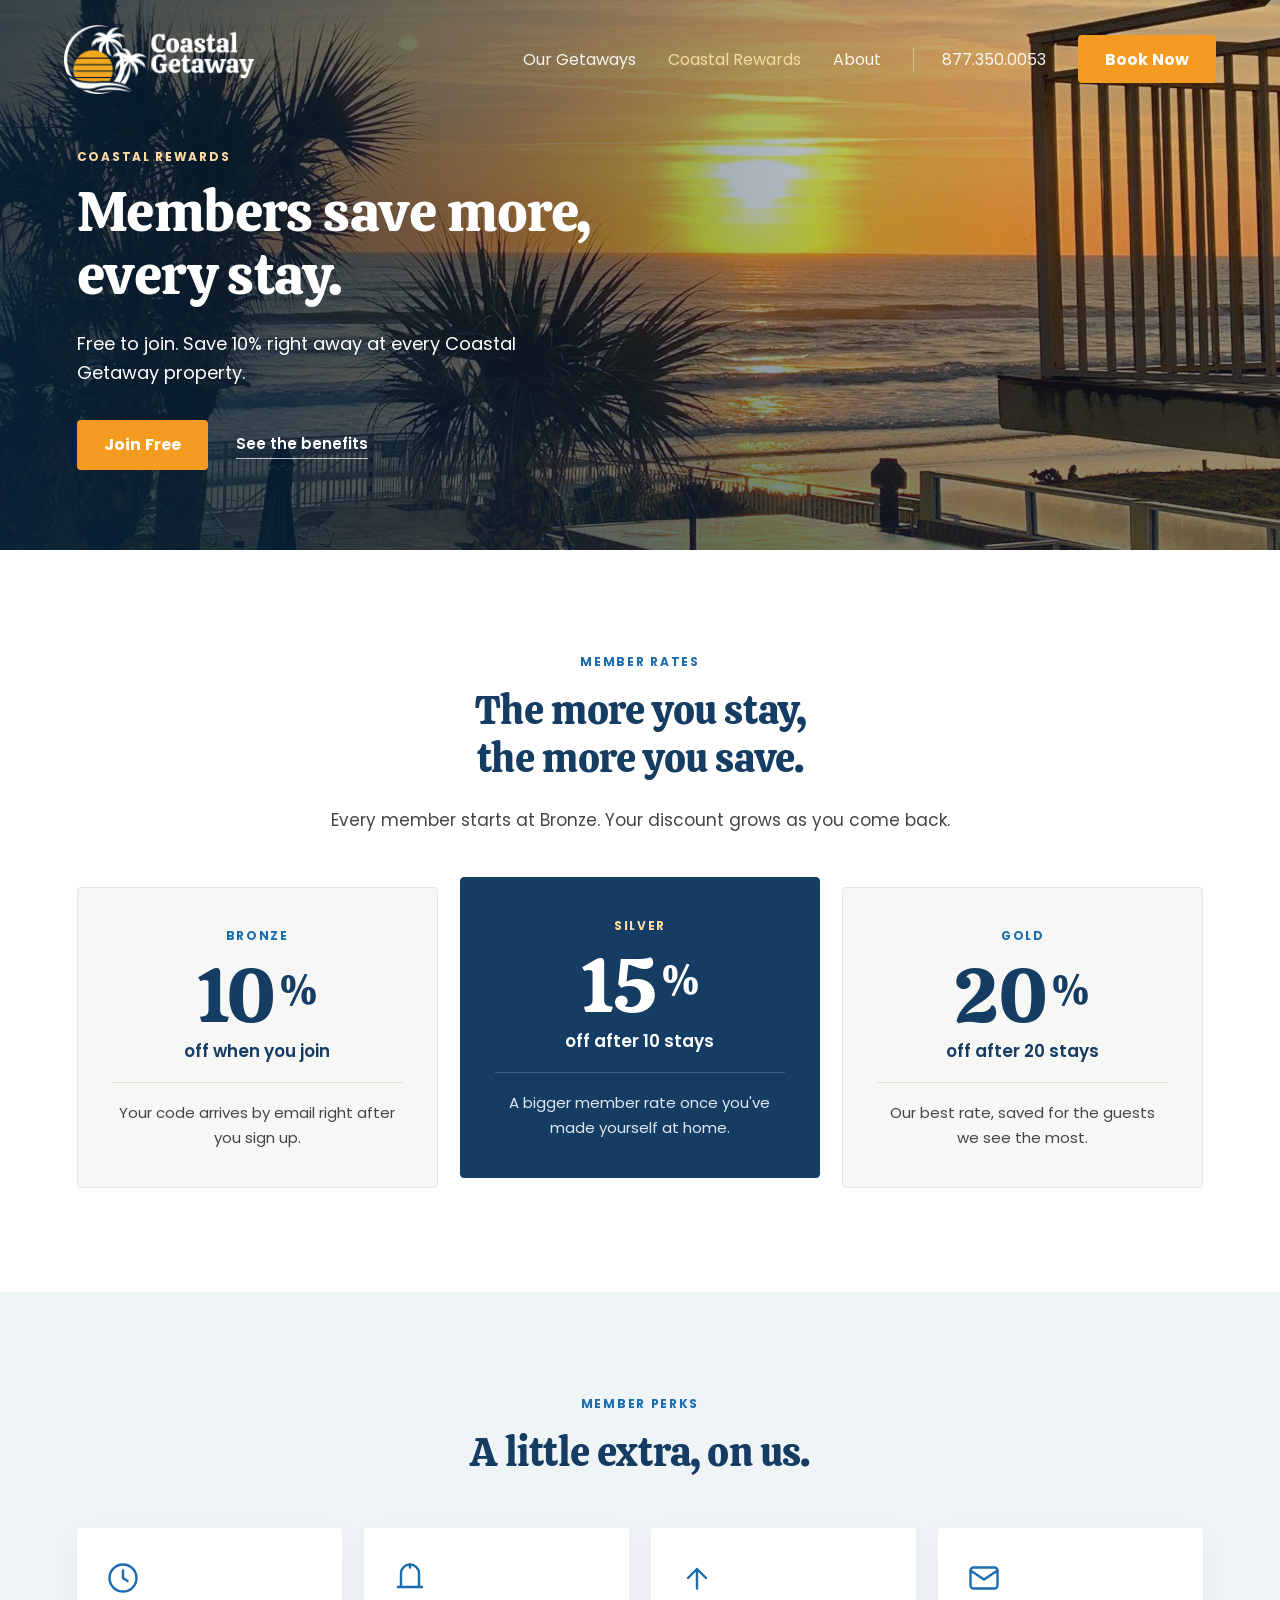
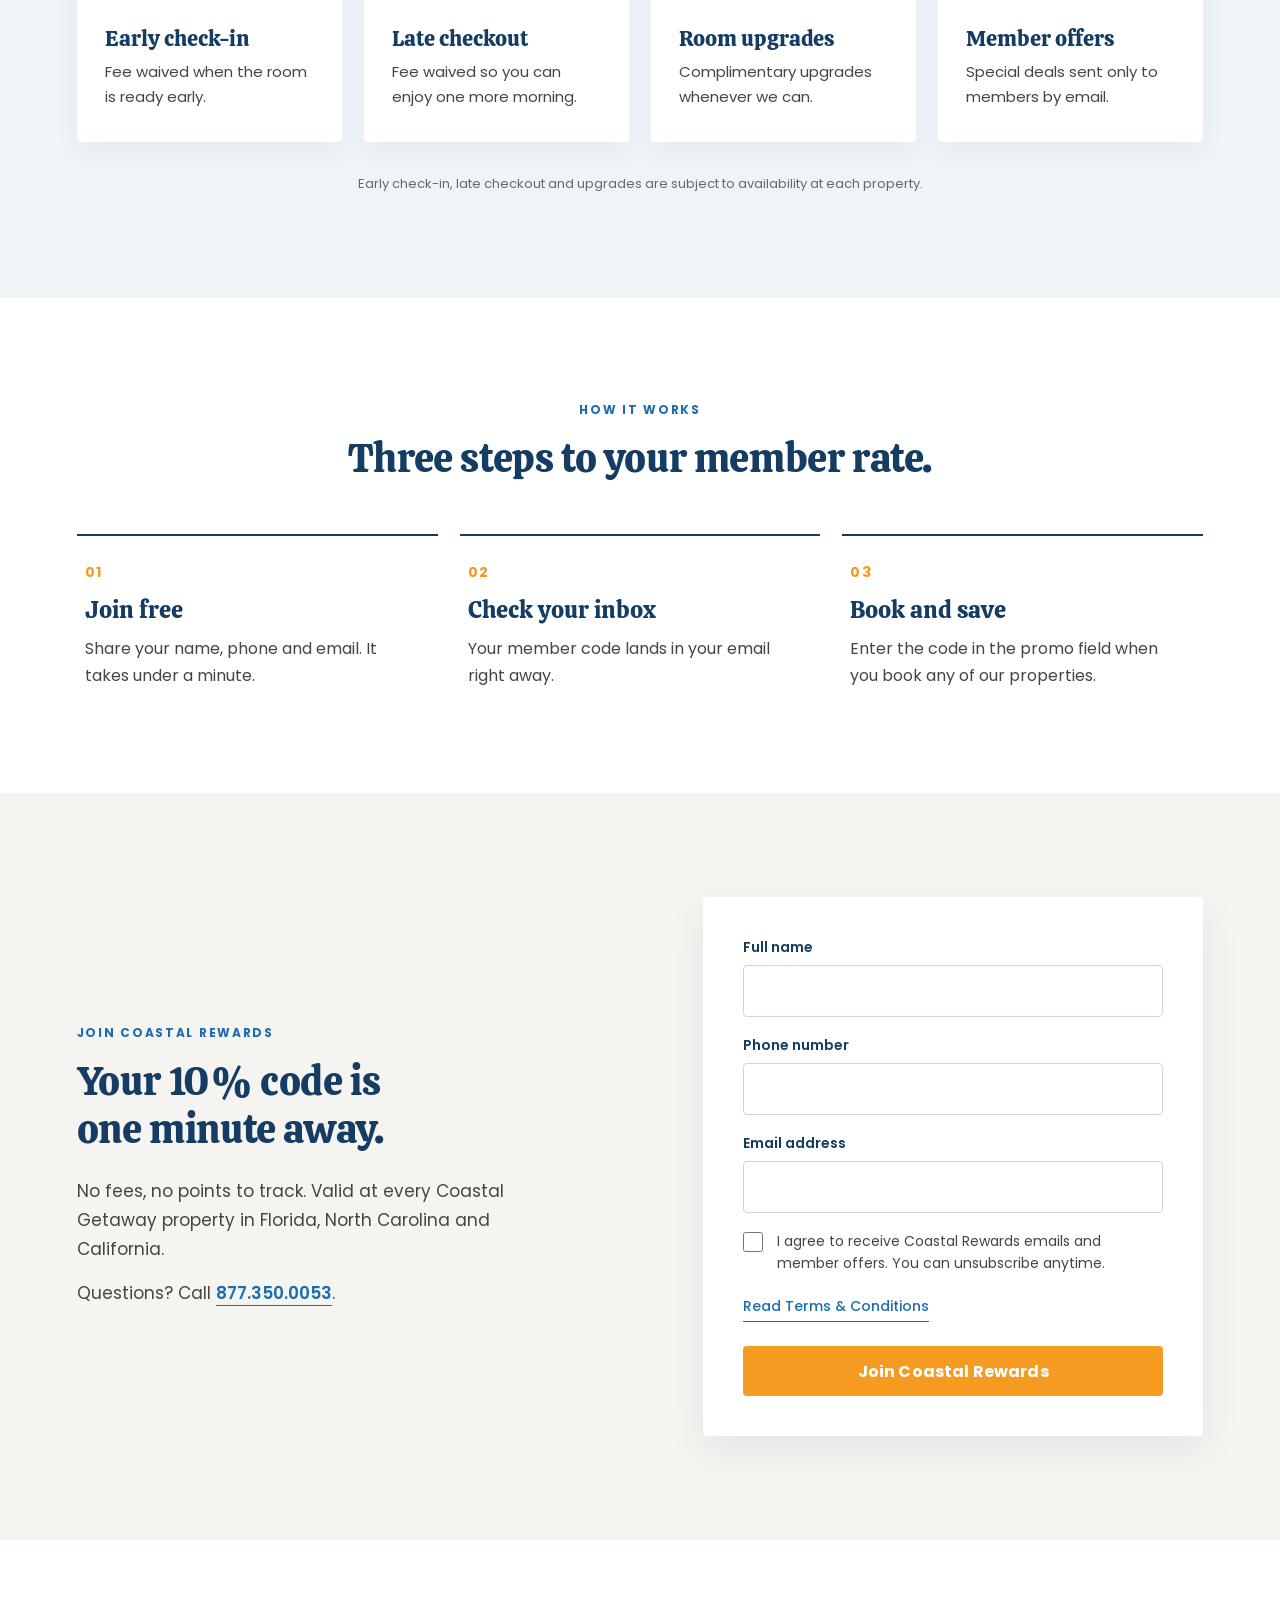
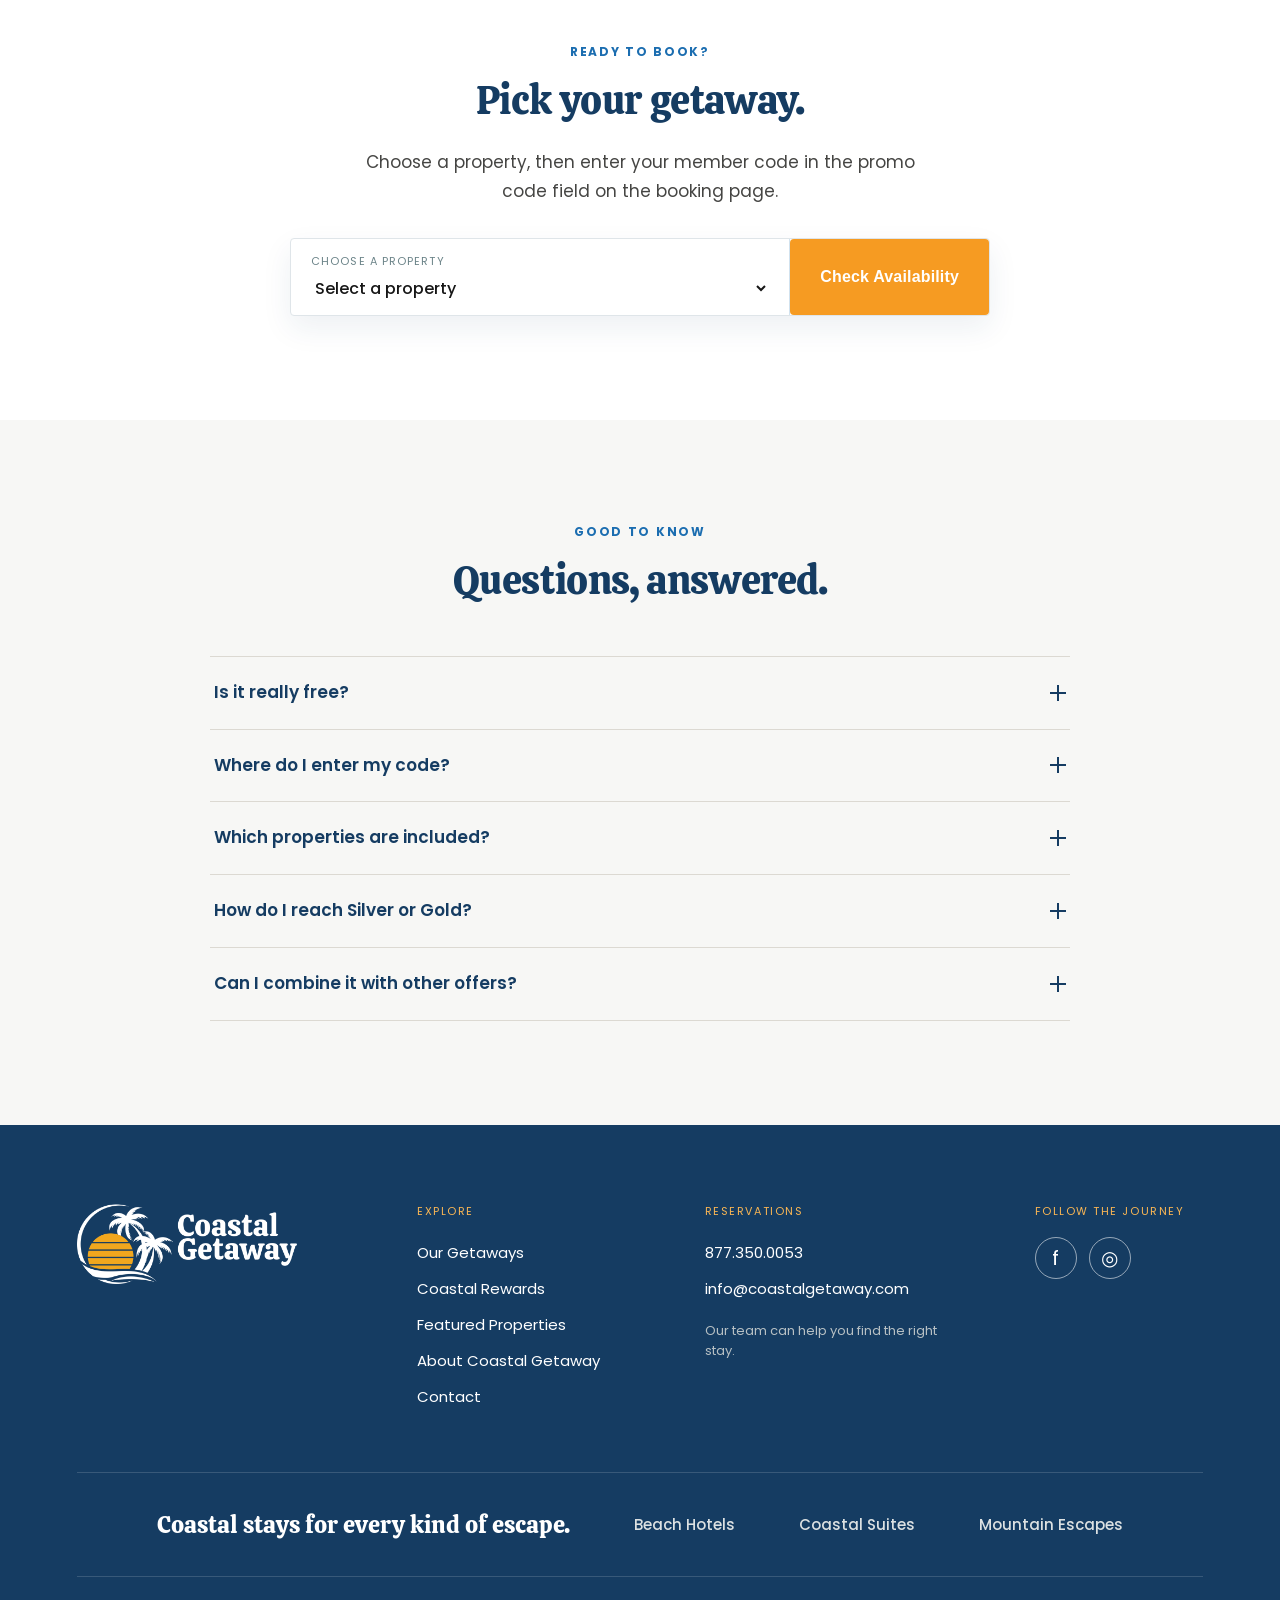
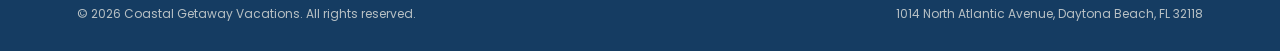
==== commit 2419787e: "Add Coastal Rewards terms popup with pending content notice" ====
--- a/coastal-rewards/index.html
+++ b/coastal-rewards/index.html
@@ -14,6 +14,7 @@
   <link rel="preconnect" href="https://fonts.gstatic.com" crossorigin />
   <link href="https://fonts.googleapis.com/css2?family=Calistoga&family=Poppins:wght@400;500;600;700&display=swap" rel="stylesheet" />
   <link rel="stylesheet" href="../styles.css" />
+  <link rel="stylesheet" href="terms.css" />
 </head>
 <body class="rewards-page">
   <header class="site-header" data-header>
@@ -129,6 +130,7 @@
             <label>Phone number<input name="your-phone" type="tel" autocomplete="tel" inputmode="tel" required /><small class="field-error" aria-live="polite"></small></label>
             <label>Email address<input name="your-email" type="email" autocomplete="email" required /><small class="field-error" aria-live="polite"></small></label>
             <label class="rewards-consent"><input name="your-consent" type="checkbox" required /><span>I agree to receive Coastal Rewards emails and member offers. You can unsubscribe anytime.</span><small class="field-error" aria-live="polite"></small></label>
+            <button class="rewards-terms-link" type="button" data-terms-open aria-haspopup="dialog" aria-controls="rewards-terms">Read Terms &amp; Conditions</button>
             <button class="button" type="submit">Join Coastal Rewards</button>
           </form>
           <div class="rewards-success" data-rewards-success hidden tabindex="-1">
@@ -171,6 +173,19 @@
   </main>
 
   <footer class="site-footer"><div class="footer-top"><a class="brand footer-brand" href="../index.html"><img src="../assets/coastal-getaway-logo.png" alt="Coastal Getaway" /></a><div class="footer-column"><p class="footer-label">Explore</p><a href="../getaways/">Our Getaways</a><a href="./">Coastal Rewards</a><a href="../index.html#properties">Featured Properties</a><a href="../about.html">About Coastal Getaway</a><a href="../about.html#contact">Contact</a></div><div class="footer-column"><p class="footer-label">Reservations</p><a href="tel:18773500053">877.350.0053</a><a href="mailto:info@coastalgetaway.com">info@coastalgetaway.com</a><span>Our team can help you find the right stay.</span></div><div class="footer-social"><p class="footer-label">Follow the journey</p><div><a href="https://www.facebook.com/coastalgetawayvacations" aria-label="Facebook">f</a><a href="https://www.instagram.com/coastalgetawayvacations/" aria-label="Instagram">◎</a></div></div></div><div class="footer-family"><span>Coastal stays for every kind of escape.</span><a href="../getaways/?category=beach">Beach Hotels</a><a href="../getaways/?category=suites">Coastal Suites</a><a href="../getaways/?category=mountain">Mountain Escapes</a></div><div class="footer-bottom"><span>© 2026 Coastal Getaway Vacations. All rights reserved.</span><span>1014 North Atlantic Avenue, Daytona Beach, FL 32118</span></div></footer>
+  <dialog id="rewards-terms" class="rewards-terms-dialog" aria-labelledby="rewards-terms-title">
+    <div class="rewards-terms-header">
+      <h2 id="rewards-terms-title">Coastal Rewards<br />Terms &amp; Conditions</h2>
+      <button type="button" class="rewards-terms-close" data-terms-close aria-label="Close terms and conditions" autofocus>×</button>
+    </div>
+    <div class="rewards-terms-body" tabindex="0" aria-label="Terms content">
+      <!-- Replace this pending notice with Jed's supplied, approved terms. -->
+      <p class="rewards-terms-pending">Terms &amp; Conditions are awaiting confirmation.</p>
+      <p>The full program terms will be published here once provided by Coastal Getaway. For questions, please contact <a href="mailto:info@coastalgetaway.com">info@coastalgetaway.com</a>.</p>
+    </div>
+    <div class="rewards-terms-footer"><button class="button" type="button" data-terms-close>Close</button></div>
+  </dialog>
   <script src="../script.js"></script>
+  <script src="terms.js"></script>
 </body>
 </html>
--- a/coastal-rewards/terms.css
+++ b/coastal-rewards/terms.css
@@ -0,0 +1,15 @@
+.rewards-terms-link{justify-self:start;padding:4px 0;border:0;border-bottom:1px solid currentColor;background:transparent;color:#1B6DB0;font:500 14px/1.5 var(--sans);cursor:pointer;text-align:left}
+.rewards-terms-link:hover{color:#165990}
+.rewards-terms-link:focus-visible,.rewards-terms-close:focus-visible{outline:3px solid #1B6DB0;outline-offset:4px}
+.rewards-terms-dialog{position:fixed;inset:0;width:min(740px,calc(100% - 32px));max-height:calc(100dvh - 40px);margin:auto;padding:0;border:0;border-radius:8px;background:#fff;color:#000;box-shadow:0 24px 90px #0004}
+.rewards-terms-dialog[open]{display:flex;flex-direction:column}
+.rewards-terms-dialog::backdrop{background:rgba(15,30,40,.68)}
+.rewards-terms-header{display:flex;align-items:flex-start;justify-content:space-between;gap:20px;padding:30px 32px 24px;border-bottom:1px solid #e5e5e5;flex-shrink:0}
+.rewards-page .rewards-terms-dialog h2{font:400 clamp(24px,4vw,32px)/1.25 var(--serif);color:#000;margin:0}
+.rewards-terms-close{flex:none;width:44px;height:44px;border:1px solid #ddd;border-radius:50%;background:#fff;color:#000;font-size:28px;cursor:pointer}
+.rewards-terms-close:hover{background:#f1f1f1}
+.rewards-terms-body{padding:24px 32px;overflow-y:auto;overscroll-behavior:contain;font:400 16px/1.75 var(--sans)}
+.rewards-terms-body p{margin:0 0 16px}.rewards-terms-body a{color:#1B6DB0;text-decoration:underline;overflow-wrap:anywhere}
+.rewards-terms-pending{padding:14px 18px;background:#f1f6fa;border-left:3px solid #1B6DB0}
+.rewards-terms-footer{padding:20px 32px;border-top:1px solid #e5e5e5;flex-shrink:0;text-align:right}
+@media(max-width:560px){.rewards-terms-header,.rewards-terms-body,.rewards-terms-footer{padding:20px}.rewards-terms-dialog{max-height:calc(100dvh - 24px)}}
